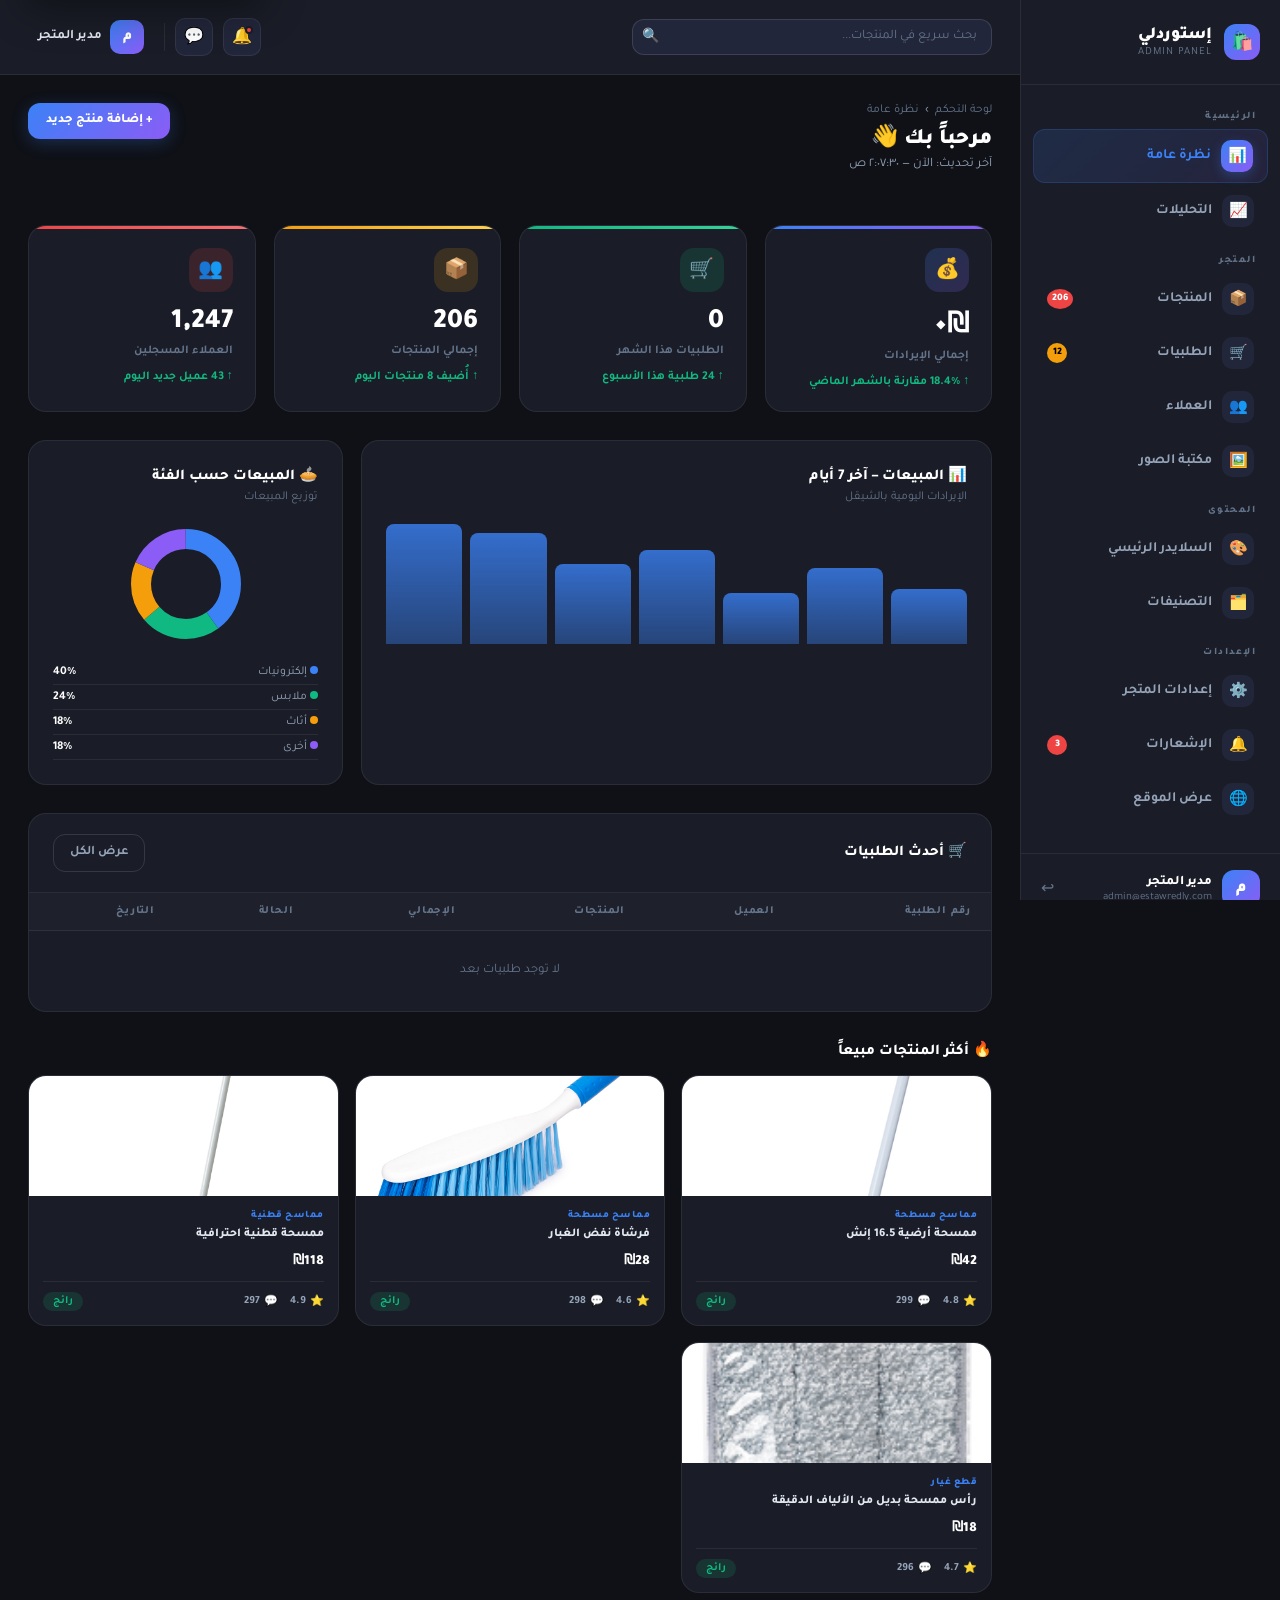
==== admin.html @ 8ecd7f46 "feat: integrate store, update UI, fix mobile menu" ====
<!DOCTYPE html>
<html lang="ar" dir="rtl">
<head>
  <meta charset="UTF-8"/>
  <meta name="viewport" content="width=device-width, initial-scale=1.0, maximum-scale=1.0, user-scalable=no"/>
  <title>استوردلي | لوحة الإدارة</title>
<link rel="preconnect" href="https://fonts.googleapis.com"/>
<link rel="preconnect" href="https://fonts.gstatic.com" crossorigin/>
<link href="https://fonts.googleapis.com/css2?family=Tajawal:wght@300;400;500;700;800;900&display=swap" rel="stylesheet"/>
<script src="products_db.js?v=12"></script>
<script src="store.js?v=12"></script>
<style>
/* ══════════════════════════════════════
   ADMIN DASHBOARD – إستوردلي
   ══════════════════════════════════════ */
*,*::before,*::after{box-sizing:border-box;margin:0;padding:0}
:root{
  --bg:#0f1117; --bg2:#1a1d27; --bg3:#22263a;
  --border:rgba(255,255,255,.07); --border2:rgba(255,255,255,.12);
  --text:#e2e8f0; --text2:#94a3b8; --text3:#64748b;
  --p:#3b82f6; --p2:#2563eb; --p-glow:rgba(59,130,246,.2);
  --green:#10b981; --red:#ef4444; --yellow:#f59e0b; --purple:#8b5cf6;
  --r:12px; --r2:18px; --t:.2s cubic-bezier(.4,0,.2,1);
  --sh:0 4px 24px rgba(0,0,0,.3);
}
html{font-size:15px;scroll-behavior:smooth}
body{font-family:'Tajawal',sans-serif;direction:rtl;background:var(--bg);color:var(--text);min-height:100vh;overflow-x:hidden}
a{text-decoration:none;color:inherit}
button{font-family:inherit;cursor:pointer;border:none;background:none}
input,select,textarea{font-family:inherit}
img{max-width:100%;display:block}
::-webkit-scrollbar{width:6px;height:6px}
::-webkit-scrollbar-track{background:var(--bg2)}
::-webkit-scrollbar-thumb{background:var(--bg3);border-radius:99px}

/* ── LAYOUT ── */
.admin-layout{display:grid;grid-template-columns:260px 1fr;min-height:100vh}
@media(max-width:900px){.admin-layout{grid-template-columns:1fr}}

/* ══ SIDEBAR ══ */
.sidebar{
  background:var(--bg2);border-left:1px solid var(--border);
  position:sticky;top:0;height:100vh;overflow-y:auto;
  display:flex;flex-direction:column;transition:transform .3s;
}
@media(max-width:900px){
  .sidebar{position:fixed;inset:0 auto 0 auto;right:0;width:280px;z-index:200;transform:translateX(100%)}
  .sidebar.open{transform:translateX(0)}
}
.sb-logo{padding:24px 20px;border-bottom:1px solid var(--border);display:flex;align-items:center;gap:12px}
.sb-logo-icon{width:36px;height:36px;background:linear-gradient(135deg,var(--p),var(--purple));border-radius:12px;display:flex;align-items:center;justify-content:center;font-size:18px;flex-shrink:0}
.sb-logo-text{font-size:17px;font-weight:900;color:#fff}
.sb-logo-sub{font-size:11px;color:var(--text3);letter-spacing:1px}
.sb-nav{flex:1;padding:12px 12px 24px}
.sb-section{margin-bottom:4px}
.sb-section-title{font-size:10px;font-weight:800;color:var(--text3);text-transform:uppercase;letter-spacing:1.5px;padding:14px 12px 6px}
.sb-item{
  display:flex;align-items:center;gap:10px;
  padding:10px 14px;border-radius:12px;
  font-size:14px;font-weight:600;color:var(--text2);
  cursor:pointer;transition:var(--t);margin-bottom:2px;
  border:none;background:none;width:100%;text-align:right;
}
.sb-item:hover{background:var(--bg3);color:var(--text)}
.sb-item.active{background:linear-gradient(135deg,rgba(59,130,246,.15),rgba(139,92,246,.1));color:var(--p);border:1px solid rgba(59,130,246,.2)}
.sb-item .sb-icon{width:32px;height:32px;border-radius:10px;background:var(--bg3);display:flex;align-items:center;justify-content:center;font-size:15px;flex-shrink:0;transition:var(--t)}
.sb-item.active .sb-icon{background:linear-gradient(135deg,var(--p),var(--purple));box-shadow:0 4px 12px rgba(59,130,246,.3)}
.sb-item .sb-badge{margin-right:auto;min-width:20px;height:20px;background:var(--red);color:#fff;border-radius:50%;font-size:10px;font-weight:900;display:flex;align-items:center;justify-content:center;padding:0 5px}
.sb-footer{padding:16px 20px;border-top:1px solid var(--border)}
.sb-user{display:flex;align-items:center;gap:10px}
.sb-av{width:38px;height:38px;border-radius:12px;background:linear-gradient(135deg,var(--p),var(--purple));display:flex;align-items:center;justify-content:center;font-size:16px;font-weight:900;color:#fff;flex-shrink:0}
.sb-user-name{font-size:13px;font-weight:800;color:#fff}
.sb-user-role{font-size:11px;color:var(--text3)}

/* ══ MAIN ══ */
.main-area{display:flex;flex-direction:column;min-height:100vh}

/* Top Bar */
.topbar{
  background:var(--bg2);border-bottom:1px solid var(--border);
  padding:14px 28px;display:flex;align-items:center;gap:16px;
  position:sticky;top:0;z-index:100;
}
.topbar-menu-btn{display:none;width:38px;height:38px;border-radius:10px;background:var(--bg3);align-items:center;justify-content:center;font-size:18px}
@media(max-width:900px){.topbar-menu-btn{display:flex}}
.topbar-search{flex:1;max-width:360px;position:relative}
.topbar-search input{
  width:100%;padding:9px 14px 9px 36px;border-radius:12px;
  border:1px solid var(--border2);background:var(--bg3);color:var(--text);font-size:13px;font-family:inherit;
  transition:border-color .2s;
}
.topbar-search input::placeholder{color:var(--text3)}
.topbar-search input:focus{outline:none;border-color:var(--p);box-shadow:0 0 0 3px var(--p-glow)}
.topbar-search .s-icon{position:absolute;left:10px;top:50%;transform:translateY(-50%);color:var(--text3);font-size:14px}
.topbar-right{display:flex;align-items:center;gap:10px;margin-right:auto}
.topbar-btn{width:38px;height:38px;border-radius:10px;background:var(--bg3);border:1px solid var(--border);display:flex;align-items:center;justify-content:center;font-size:16px;cursor:pointer;transition:var(--t);position:relative}
.topbar-btn:hover{background:var(--bg);border-color:var(--p)}
.notif-dot{position:absolute;top:7px;right:7px;width:8px;height:8px;background:var(--red);border-radius:50%;border:2px solid var(--bg2)}
.topbar-divider{width:1px;height:28px;background:var(--border)}
.topbar-profile{display:flex;align-items:center;gap:8px;cursor:pointer;padding:6px 10px;border-radius:12px;transition:var(--t)}
.topbar-profile:hover{background:var(--bg3)}
.tp-av{width:34px;height:34px;border-radius:10px;background:linear-gradient(135deg,var(--p),var(--purple));display:flex;align-items:center;justify-content:center;font-size:14px;font-weight:900;color:#fff}
.tp-name{font-size:13px;font-weight:700;color:var(--text)}

/* Content */
.content{padding:28px;flex:1}
.page{display:none}
.page.active{display:block}

/* ── OVERVIEW PAGE ── */
.page-title{font-size:22px;font-weight:900;color:#fff;margin-bottom:4px}
.page-sub{font-size:13px;color:var(--text2);margin-bottom:28px}

/* Stats Grid */
.stats-grid{display:grid;grid-template-columns:repeat(auto-fill,minmax(220px,1fr));gap:18px;margin-bottom:28px}
.stat-card{
  background:var(--bg2);border:1px solid var(--border);border-radius:var(--r2);padding:22px;
  transition:var(--t);position:relative;overflow:hidden;
}
.stat-card:hover{border-color:var(--border2);transform:translateY(-3px);box-shadow:var(--sh)}
.stat-card::before{content:'';position:absolute;top:0;left:0;right:0;height:3px;border-radius:var(--r2) var(--r2) 0 0}
.stat-card.blue::before{background:linear-gradient(90deg,var(--p),var(--purple))}
.stat-card.green::before{background:linear-gradient(90deg,var(--green),#34d399)}
.stat-card.red::before{background:linear-gradient(90deg,var(--red),#f87171)}
.stat-card.yellow::before{background:linear-gradient(90deg,var(--yellow),#fcd34d)}
.stat-icon{width:44px;height:44px;border-radius:14px;display:flex;align-items:center;justify-content:center;font-size:20px;margin-bottom:14px}
.stat-card.blue .stat-icon{background:linear-gradient(135deg,rgba(59,130,246,.2),rgba(139,92,246,.2))}
.stat-card.green .stat-icon{background:rgba(16,185,129,.15)}
.stat-card.red .stat-icon{background:rgba(239,68,68,.15)}
.stat-card.yellow .stat-icon{background:rgba(245,158,11,.15)}
.stat-val{font-size:28px;font-weight:900;color:#fff;margin-bottom:4px}
.stat-label{font-size:12px;color:var(--text3);font-weight:600}
.stat-change{font-size:12px;font-weight:700;margin-top:10px;display:flex;align-items:center;gap:4px}
.stat-change.up{color:var(--green)}
.stat-change.down{color:var(--red)}

/* Charts Row */
.charts-row{display:grid;grid-template-columns:2fr 1fr;gap:18px;margin-bottom:28px}
@media(max-width:1100px){.charts-row{grid-template-columns:1fr}}
.chart-card{background:var(--bg2);border:1px solid var(--border);border-radius:var(--r2);padding:24px}
.card-title{font-size:15px;font-weight:800;color:#fff;margin-bottom:4px;display:flex;align-items:center;gap:8px}
.card-sub{font-size:12px;color:var(--text3);margin-bottom:20px}
.mini-chart{height:120px;display:flex;align-items:flex-end;gap:8px}
.bar{
  flex:1;border-radius:8px 8px 0 0;min-width:20px;
  background:linear-gradient(to top,rgba(59,130,246,.4),rgba(59,130,246,.8));
  transition:all .4s ease;cursor:pointer;position:relative;
}
.bar:hover{background:linear-gradient(to top,var(--p),var(--purple));transform:scaleY(1.03)}
.bar::after{
  content:attr(data-val);position:absolute;top:-22px;left:50%;transform:translateX(-50%);
  font-size:10px;font-weight:700;color:var(--text2);white-space:nowrap;opacity:0;transition:opacity .2s;
}
.bar:hover::after{opacity:1}
.donut-wrap{display:flex;flex-direction:column;align-items:center;gap:16px}
.donut{width:120px;height:120px;border-radius:50%;position:relative}
.donut-labels{width:100%}
.donut-label{display:flex;align-items:center;justify-content:space-between;font-size:12px;padding:5px 0;border-bottom:1px solid var(--border)}
.donut-dot{width:8px;height:8px;border-radius:50%;flex-shrink:0}
.donut-label span{color:var(--text2)}
.donut-label strong{color:#fff}

/* Recent Orders Table */
.table-card{background:var(--bg2);border:1px solid var(--border);border-radius:var(--r2);overflow:hidden;margin-bottom:28px}
.table-header{padding:20px 24px;border-bottom:1px solid var(--border);display:flex;align-items:center;justify-content:space-between}
table{width:100%;border-collapse:collapse}
th{font-size:11px;font-weight:800;color:var(--text3);text-transform:uppercase;letter-spacing:.8px;padding:12px 20px;text-align:right;background:rgba(255,255,255,.02);border-bottom:1px solid var(--border)}
td{padding:14px 20px;font-size:13px;color:var(--text2);border-bottom:1px solid rgba(255,255,255,.03)}
tr:hover td{background:rgba(255,255,255,.02);color:var(--text)}
tr:last-child td{border-bottom:none}
.order-id{font-weight:800;color:var(--p);font-size:13px}
.order-customer{display:flex;align-items:center;gap:10px}
.oc-av{width:32px;height:32px;border-radius:10px;background:linear-gradient(135deg,var(--p),var(--purple));display:flex;align-items:center;justify-content:center;font-size:13px;font-weight:900;color:#fff;flex-shrink:0}
.status-badge{padding:4px 12px;border-radius:8px;font-size:11px;font-weight:800}
.status-pending{background:rgba(245,158,11,.15);color:var(--yellow)}
.status-shipped{background:rgba(59,130,246,.15);color:var(--p)}
.status-delivered{background:rgba(16,185,129,.15);color:var(--green)}
.status-cancelled{background:rgba(239,68,68,.15);color:var(--red)}

/* ── PRODUCTS PAGE ── */
.toolbar{display:flex;align-items:center;gap:12px;flex-wrap:wrap;margin-bottom:20px}
.search-field{
  flex:1;min-width:200px;padding:10px 14px;border-radius:12px;
  border:1px solid var(--border2);background:var(--bg3);color:var(--text);font-size:13px;font-family:inherit;
}
.search-field:focus{outline:none;border-color:var(--p);box-shadow:0 0 0 3px var(--p-glow)}
.select-field{
  padding:10px 14px;border-radius:12px;border:1px solid var(--border2);
  background:var(--bg3);color:var(--text);font-size:13px;font-family:inherit;cursor:pointer;
}
.select-field:focus{outline:none;border-color:var(--p)}
.btn-add{
  display:flex;align-items:center;gap:8px;padding:10px 18px;border-radius:12px;
  background:linear-gradient(135deg,var(--p),var(--purple));color:#fff;
  font-size:13px;font-weight:800;cursor:pointer;transition:var(--t);border:none;font-family:inherit;
  box-shadow:0 4px 16px rgba(59,130,246,.25);
}
.btn-add:hover{transform:translateY(-2px);box-shadow:0 8px 24px rgba(59,130,246,.35)}
.btn-outline{
  padding:10px 16px;border-radius:12px;border:1px solid var(--border2);
  color:var(--text2);font-size:13px;font-weight:700;cursor:pointer;transition:var(--t);font-family:inherit;background:transparent;
}
.btn-outline:hover{border-color:var(--p);color:var(--p);background:var(--p-glow)}

/* Products grid */
.prod-admin-grid{display:grid;grid-template-columns:repeat(auto-fill,minmax(240px,1fr));gap:16px}
.prod-admin-card{
  background:var(--bg2);border:1px solid var(--border);border-radius:var(--r2);overflow:hidden;
  transition:var(--t);position:relative;
}
.prod-admin-card:hover{border-color:var(--border2);transform:translateY(-4px);box-shadow:var(--sh)}
.pac-img{height:160px;overflow:hidden;position:relative;background:var(--bg3)}
.pac-img img{width:100%;height:100%;object-fit:cover;transition:transform .4s}
.prod-admin-card:hover .pac-img img{transform:scale(1.06)}
.pac-overlay{
  position:absolute;inset:0;background:rgba(0,0,0,.6);
  display:flex;align-items:center;justify-content:center;gap:8px;
  opacity:0;transition:opacity .3s;
}
.prod-admin-card:hover .pac-overlay{opacity:1}
.pac-action{
  width:36px;height:36px;border-radius:10px;background:rgba(255,255,255,.15);backdrop-filter:blur(8px);
  border:1px solid rgba(255,255,255,.2);color:#fff;font-size:16px;
  display:flex;align-items:center;justify-content:center;cursor:pointer;transition:var(--t);
}
.pac-action:hover{background:rgba(255,255,255,.3);transform:scale(1.1)}
.pac-action.del:hover{background:rgba(239,68,68,.4)}
.pac-badge{position:absolute;top:10px;right:10px;padding:3px 10px;border-radius:8px;font-size:10px;font-weight:800}
.pac-info{padding:14px}
.pac-cat{font-size:10px;font-weight:800;color:var(--p);text-transform:uppercase;letter-spacing:.5px;margin-bottom:4px}
.pac-name{font-size:13px;font-weight:800;color:var(--text);margin-bottom:8px;line-height:1.4}
.pac-price{display:flex;align-items:center;justify-content:space-between}
.pac-price-main{font-size:16px;font-weight:900;color:#fff}
.pac-price-old{font-size:12px;color:var(--text3);text-decoration:line-through}
.pac-stats{display:flex;gap:12px;margin-top:10px;padding-top:10px;border-top:1px solid var(--border)}
.pac-stat{font-size:11px;color:var(--text3);display:flex;align-items:center;gap:4px}
.pac-stat strong{color:var(--text2)}
.pac-toggle{position:absolute;top:10px;left:10px}

/* Toggle switch */
.toggle{position:relative;width:36px;height:20px;display:inline-block}
.toggle input{opacity:0;width:0;height:0;position:absolute}
.toggle-slider{
  position:absolute;inset:0;background:var(--bg3);border-radius:99px;cursor:pointer;transition:var(--t);
  border:1px solid var(--border2);
}
.toggle-slider::before{
  content:'';position:absolute;width:14px;height:14px;background:#fff;border-radius:50%;
  top:2px;right:2px;transition:var(--t);
}
.toggle input:checked+.toggle-slider{background:var(--green);border-color:var(--green)}
.toggle input:checked+.toggle-slider::before{transform:translateX(-16px)}

/* ── MODAL (Add/Edit Product) ── */
.modal-bg{
  position:fixed;inset:0;background:rgba(0,0,0,.7);backdrop-filter:blur(8px);z-index:1000;
  display:flex;align-items:center;justify-content:center;padding:20px;
  opacity:0;visibility:hidden;transition:var(--t);
}
.modal-bg.open{opacity:1;visibility:visible}
.modal{
  background:var(--bg2);border:1px solid var(--border2);border-radius:24px;
  width:100%;max-width:640px;max-height:90vh;overflow-y:auto;
  transform:scale(.9);transition:transform .3s;
}
.modal-bg.open .modal{transform:scale(1)}
.modal-head{padding:24px 28px;border-bottom:1px solid var(--border);display:flex;align-items:center;justify-content:space-between;position:sticky;top:0;background:var(--bg2);z-index:2}
.modal-title{font-size:18px;font-weight:900;color:#fff}
.modal-close{width:36px;height:36px;border-radius:10px;background:var(--bg3);color:var(--text2);font-size:18px;display:flex;align-items:center;justify-content:center;cursor:pointer;transition:var(--t)}
.modal-close:hover{background:rgba(239,68,68,.2);color:var(--red)}
.modal-body{padding:28px}
.form-grid{display:grid;grid-template-columns:1fr 1fr;gap:16px}
@media(max-width:600px){.form-grid{grid-template-columns:1fr}}
.field{display:flex;flex-direction:column;gap:6px}
.field.full{grid-column:1/-1}
.field label{font-size:12px;font-weight:800;color:var(--text2)}
.field input,.field select,.field textarea{
  padding:11px 14px;border-radius:12px;border:1px solid var(--border2);
  background:var(--bg3);color:var(--text);font-size:14px;font-family:inherit;
  transition:border-color .2s;
}
.field input:focus,.field select:focus,.field textarea:focus{outline:none;border-color:var(--p);box-shadow:0 0 0 3px var(--p-glow)}
.field textarea{resize:vertical;min-height:90px}
.field input[type="file"]{padding:8px;cursor:pointer}
.img-preview-area{
  border:2px dashed var(--border2);border-radius:16px;padding:24px;text-align:center;
  cursor:pointer;transition:var(--t);background:var(--bg3);
}
.img-preview-area:hover{border-color:var(--p);background:var(--p-glow)}
.img-preview-area.has-img{border-style:solid;border-color:var(--p)}
.img-preview{width:100%;max-height:180px;object-fit:cover;border-radius:10px;margin-bottom:10px;display:none}
.modal-footer{padding:20px 28px;border-top:1px solid var(--border);display:flex;gap:12px;justify-content:flex-end;position:sticky;bottom:0;background:var(--bg2)}
.btn-save{padding:12px 28px;border-radius:12px;background:linear-gradient(135deg,var(--p),var(--purple));color:#fff;font-size:14px;font-weight:800;border:none;cursor:pointer;font-family:inherit;transition:var(--t)}
.btn-save:hover{transform:translateY(-2px);box-shadow:0 8px 24px rgba(59,130,246,.3)}
.btn-cancel{padding:12px 20px;border-radius:12px;border:1px solid var(--border2);color:var(--text2);font-size:14px;font-weight:700;background:transparent;cursor:pointer;font-family:inherit;transition:var(--t)}
.btn-cancel:hover{border-color:var(--red);color:var(--red)}

/* ── SETTINGS PAGE ── */
.settings-grid{display:grid;grid-template-columns:1fr 1fr;gap:18px}
@media(max-width:768px){.settings-grid{grid-template-columns:1fr}}
.setting-card{background:var(--bg2);border:1px solid var(--border);border-radius:var(--r2);padding:24px}
.setting-card h3{font-size:15px;font-weight:800;color:#fff;margin-bottom:16px;padding-bottom:12px;border-bottom:1px solid var(--border)}
.setting-card.full{grid-column:1/-1}
.setting-row{display:flex;align-items:center;justify-content:space-between;padding:12px 0;border-bottom:1px solid var(--border)}
.setting-row:last-child{border-bottom:none}
.setting-row-info strong{font-size:13px;color:var(--text);display:block;margin-bottom:2px}
.setting-row-info small{font-size:11px;color:var(--text3)}
.color-picker-row{display:flex;align-items:center;gap:8px}
.color-swatch{width:32px;height:32px;border-radius:8px;border:2px solid var(--border2);cursor:pointer;transition:transform .2s}
.color-swatch:hover{transform:scale(1.1)}
.color-swatch.active{border-color:var(--p);transform:scale(1.15)}

/* ── MEDIA MANAGER ── */
.media-grid{display:grid;grid-template-columns:repeat(auto-fill,minmax(140px,1fr));gap:12px}
.media-item{border-radius:14px;overflow:hidden;position:relative;aspect-ratio:1;background:var(--bg3);border:2px solid var(--border);cursor:pointer;transition:var(--t)}
.media-item:hover{border-color:var(--p);transform:scale(1.03)}
.media-item img{width:100%;height:100%;object-fit:cover}
.media-item .mi-overlay{position:absolute;inset:0;background:rgba(0,0,0,.6);opacity:0;transition:opacity .2s;display:flex;align-items:center;justify-content:center;gap:8px}
.media-item:hover .mi-overlay{opacity:1}
.upload-slot{border:2px dashed var(--border2);border-radius:14px;aspect-ratio:1;display:flex;flex-direction:column;align-items:center;justify-content:center;gap:8px;cursor:pointer;transition:var(--t);color:var(--text3)}
.upload-slot:hover{border-color:var(--p);color:var(--p);background:var(--p-glow)}
.upload-slot .up-icon{font-size:28px}
.upload-slot small{font-size:11px;font-weight:600}

/* ── MISC ── */
.section-divider{height:1px;background:var(--border);margin:28px 0}
.empty-state{text-align:center;padding:60px 20px;color:var(--text3)}
.empty-state .es-icon{font-size:48px;margin-bottom:12px;opacity:.5}
.empty-state p{font-size:14px;font-weight:600}
.tooltip{position:relative}
.tooltip::after{content:attr(data-tip);position:absolute;bottom:calc(100% + 6px);right:50%;transform:translateX(50%);background:#0f1117;color:#fff;font-size:11px;padding:5px 10px;border-radius:8px;white-space:nowrap;opacity:0;pointer-events:none;transition:opacity .2s;border:1px solid var(--border2)}
.tooltip:hover::after{opacity:1}
.page-header{display:flex;align-items:flex-start;justify-content:space-between;margin-bottom:24px;flex-wrap:wrap;gap:12px}
.breadcrumb-admin{display:flex;align-items:center;gap:6px;font-size:12px;color:var(--text3);margin-bottom:6px}
.breadcrumb-admin span{color:var(--text2)}
.chip{padding:3px 10px;border-radius:99px;font-size:11px;font-weight:700}
.chip-blue{background:rgba(59,130,246,.15);color:var(--p)}
.chip-green{background:rgba(16,185,129,.15);color:var(--green)}
.chip-red{background:rgba(239,68,68,.15);color:var(--red)}
.chip-yellow{background:rgba(245,158,11,.15);color:var(--yellow)}
.notification-list{display:flex;flex-direction:column;gap:12px}
.notif-item{display:flex;align-items:flex-start;gap:12px;padding:14px;background:var(--bg3);border-radius:14px;border:1px solid var(--border)}
.notif-icon{width:38px;height:38px;border-radius:12px;display:flex;align-items:center;justify-content:center;font-size:17px;flex-shrink:0}
.notif-item strong{display:block;font-size:13px;color:var(--text);margin-bottom:2px}
.notif-item small{font-size:11px;color:var(--text3)}
.toast-admin{position:fixed;top:24px;left:24px;z-index:9999;background:#1a1d27;border:1px solid var(--border2);border-radius:14px;padding:14px 18px;color:var(--text);font-size:13px;font-weight:700;display:flex;align-items:center;gap:10px;box-shadow:0 16px 40px rgba(0,0,0,.4);transform:translateY(-80px);transition:transform .3s;min-width:240px}
.toast-admin.show{transform:translateY(0)}
@keyframes spin{from{transform:rotate(0)}to{transform:rotate(360deg)}}
.spin{animation:spin 2s linear infinite}
</style>
</head>
<body>

<!-- Toast -->
<div class="toast-admin" id="admin-toast">✅ تم الحفظ بنجاح</div>

<!-- Add/Edit Product Modal -->
<div class="modal-bg" id="product-modal">
  <div class="modal">
    <div class="modal-head">
      <h2 class="modal-title" id="modal-title">إضافة منتج جديد</h2>
      <button class="modal-close" onclick="closeModal()">✕</button>
    </div>
    <div class="modal-body">
      <div class="form-grid">
        <div class="field full">
          <label>صورة المنتج</label>
          <div class="img-preview-area" id="img-preview-area" onclick="document.getElementById('img-file').click()">
            <img class="img-preview" id="img-preview-el" src="" alt=""/>
            <div id="upload-placeholder">
              <div style="font-size:32px;margin-bottom:8px">📷</div>
              <strong style="color:var(--text2);font-size:13px">اضغط لرفع صورة</strong>
              <small style="color:var(--text3);font-size:11px;display:block;margin-top:4px">JPG, PNG, WEBP – حتى 5MB</small>
            </div>
            <input type="file" id="img-file" accept="image/*" style="display:none" onchange="previewImg(this)"/>
          </div>
          <div class="field" style="margin-top:8px">
            <label>أو أدخل رابط صورة</label>
            <input type="url" id="f-img-url" placeholder="https://..." oninput="previewUrl(this.value)"/>
          </div>
        </div>
        <div class="field full">
          <label>اسم المنتج <span style="color:var(--red)">*</span></label>
          <input type="text" id="f-name" placeholder="مثال: سماعات Sony WH-1000XM5"/>
        </div>
        <div class="field">
          <label>التصنيف <span style="color:var(--red)">*</span></label>
          <select id="f-cat">
            <option value="">اختر التصنيف</option>
            <option>إلكترونيات</option>
            <option>ملابس نسائية</option>
            <option>ملابس رجالية</option>
            <option>ملابس أطفال</option>
            <option>أحذية رياضية</option>
            <option>حقائب فاخرة</option>
            <option>مجوهرات وساعات</option>
            <option>أثاث منزلي</option>
            <option>أجهزة مطبخ</option>
            <option>رياضة ولياقة</option>
            <option>عناية وجمال</option>
            <option>عطور</option>
          </select>
        </div>
        <div class="field">
          <label>الشارة</label>
          <select id="f-badge">
            <option value="">بدون شارة</option>
            <option value="new">🆕 جديد</option>
            <option value="sale">🔥 تخفيض</option>
            <option value="hot">⚡ رائج</option>
            <option value="best">⭐ مميز</option>
          </select>
        </div>
        <div class="field">
          <label>السعر الحالي (₪) <span style="color:var(--red)">*</span></label>
          <input type="number" id="f-price" placeholder="0.00" min="0" step="0.01"/>
        </div>
        <div class="field">
          <label>السعر القديم (₪) <span style="color:var(--text3);font-size:10px">اختياري</span></label>
          <input type="number" id="f-old-price" placeholder="0.00" min="0" step="0.01"/>
        </div>
        <div class="field">
          <label>التقييم (1–5)</label>
          <input type="number" id="f-stars" placeholder="4.8" min="1" max="5" step="0.1"/>
        </div>
        <div class="field">
          <label>عدد التقييمات</label>
          <input type="number" id="f-reviews" placeholder="0" min="0"/>
        </div>
        <div class="field full">
          <label>وصف المنتج</label>
          <textarea id="f-desc" placeholder="وصف تفصيلي للمنتج، مميزاته واستخداماته..."></textarea>
        </div>
        <div class="field full">
          <label>تصنيف التبويب <span style="color:var(--text3);font-size:10px">(للفلترة)</span></label>
          <select id="f-tab">
            <option value="all">الكل</option>
            <option value="men">رجال</option>
            <option value="women">نساء</option>
            <option value="electronics">إلكترونيات</option>
            <option value="home">منزل</option>
          </select>
        </div>
      </div>
    </div>
    <div class="modal-footer">
      <button class="btn-cancel" onclick="closeModal()">إلغاء</button>
      <button class="btn-save" onclick="saveProduct()">💾 حفظ المنتج</button>
    </div>
  </div>
</div>

<!-- LAYOUT -->
<div class="admin-layout">

  <!-- ══ SIDEBAR ══ -->
  <aside class="sidebar" id="sidebar">
    <div class="sb-logo">
      <div class="sb-logo-icon">🛍️</div>
      <div>
        <div class="sb-logo-text">إستوردلي</div>
        <div class="sb-logo-sub">ADMIN PANEL</div>
      </div>
    </div>

    <nav class="sb-nav">
      <div class="sb-section">
        <div class="sb-section-title">الرئيسية</div>
        <button class="sb-item active" onclick="showPage('overview',this)">
          <span class="sb-icon">📊</span> نظرة عامة
        </button>
        <button class="sb-item" onclick="showPage('analytics',this)">
          <span class="sb-icon">📈</span> التحليلات
        </button>
      </div>

      <div class="sb-section">
        <div class="sb-section-title">المتجر</div>
        <button class="sb-item" onclick="showPage('products',this)">
          <span class="sb-icon">📦</span> المنتجات
          <span class="sb-badge" id="products-count">0</span>
        </button>
        <button class="sb-item" onclick="showPage('orders',this)">
          <span class="sb-icon">🛒</span> الطلبيات
          <span class="sb-badge" style="background:var(--yellow);color:#000">12</span>
        </button>
        <button class="sb-item" onclick="showPage('customers',this)">
          <span class="sb-icon">👥</span> العملاء
        </button>
        <button class="sb-item" onclick="showPage('media',this)">
          <span class="sb-icon">🖼️</span> مكتبة الصور
        </button>
      </div>

      <div class="sb-section">
        <div class="sb-section-title">المحتوى</div>
        <button class="sb-item" onclick="showPage('hero',this)">
          <span class="sb-icon">🎨</span> السلايدر الرئيسي
        </button>
        <button class="sb-item" onclick="showPage('categories',this)">
          <span class="sb-icon">🗂️</span> التصنيفات
        </button>
      </div>

      <div class="sb-section">
        <div class="sb-section-title">الإعدادات</div>
        <button class="sb-item" onclick="showPage('settings',this)">
          <span class="sb-icon">⚙️</span> إعدادات المتجر
        </button>
        <button class="sb-item" onclick="showPage('notifications',this)">
          <span class="sb-icon">🔔</span> الإشعارات
          <span class="sb-badge" id="notif-badge">3</span>
        </button>
        <button class="sb-item" onclick="window.open('index.html','_blank')">
          <span class="sb-icon">🌐</span> عرض الموقع
        </button>
      </div>
    </nav>

    <div class="sb-footer">
      <div class="sb-user">
        <div class="sb-av">م</div>
        <div>
          <div class="sb-user-name">مدير المتجر</div>
          <div class="sb-user-role">admin@estawredly.com</div>
        </div>
        <button onclick="showToast('⛔ تم تسجيل الخروج')" style="margin-right:auto;font-size:16px;color:var(--text3);cursor:pointer;" title="تسجيل خروج">↩</button>
      </div>
    </div>
  </aside>

  <!-- ══ MAIN AREA ══ -->
  <div class="main-area">

    <!-- Top Bar -->
    <div class="topbar">
      <button class="topbar-menu-btn" onclick="document.getElementById('sidebar').classList.toggle('open')">☰</button>
      <div class="topbar-search">
        <span class="s-icon">🔍</span>
        <input type="text" placeholder="بحث سريع في المنتجات..." id="global-search" oninput="globalSearch(this.value)"/>
      </div>
      <div class="topbar-right">
        <button class="topbar-btn tooltip" data-tip="الإشعارات" onclick="showPage('notifications',null)">
          🔔<div class="notif-dot"></div>
        </button>
        <button class="topbar-btn tooltip" data-tip="الدعم الفني">💬</button>
        <div class="topbar-divider"></div>
        <div class="topbar-profile">
          <div class="tp-av">م</div>
          <span class="tp-name">مدير المتجر</span>
        </div>
      </div>
    </div>

    <!-- Content -->
    <div class="content">

      <!-- ══ OVERVIEW ══ -->
      <div class="page active" id="page-overview">
        <div class="page-header">
          <div>
            <div class="breadcrumb-admin">لوحة التحكم <span>›</span> نظرة عامة</div>
            <h1 class="page-title">مرحباً بك 👋</h1>
            <p class="page-sub">آخر تحديث: الآن — <span id="live-time"></span></p>
          </div>
          <button class="btn-add" onclick="showPage('products',null);setTimeout(()=>openModal(),200)">
            + إضافة منتج جديد
          </button>
        </div>

        <!-- Stats -->
        <div class="stats-grid">
          <div class="stat-card blue">
            <div class="stat-icon">💰</div>
            <div class="stat-val" id="stat-revenue">₪0</div>
            <div class="stat-label">إجمالي الإيرادات</div>
            <div class="stat-change up">↑ 18.4% مقارنة بالشهر الماضي</div>
          </div>
          <div class="stat-card green">
            <div class="stat-icon">🛒</div>
            <div class="stat-val" id="stat-orders">0</div>
            <div class="stat-label">الطلبيات هذا الشهر</div>
            <div class="stat-change up">↑ 24 طلبية هذا الأسبوع</div>
          </div>
          <div class="stat-card yellow">
            <div class="stat-icon">📦</div>
            <div class="stat-val" id="stat-products">0</div>
            <div class="stat-label">إجمالي المنتجات</div>
            <div class="stat-change up">↑ أُضيف 8 منتجات اليوم</div>
          </div>
          <div class="stat-card red">
            <div class="stat-icon">👥</div>
            <div class="stat-val">1,247</div>
            <div class="stat-label">العملاء المسجلين</div>
            <div class="stat-change up">↑ 43 عميل جديد اليوم</div>
          </div>
        </div>

        <!-- Charts -->
        <div class="charts-row">
          <div class="chart-card">
            <div class="card-title">📊 المبيعات – آخر 7 أيام</div>
            <div class="card-sub">الإيرادات اليومية بالشيقل</div>
            <div class="mini-chart" id="revenue-chart"></div>
          </div>
          <div class="chart-card">
            <div class="card-title">🥧 المبيعات حسب الفئة</div>
            <div class="card-sub">توزيع المبيعات</div>
            <div class="donut-wrap">
              <svg width="120" height="120" viewBox="0 0 120 120">
                <circle cx="60" cy="60" r="45" fill="none" stroke="#1a1d27" stroke-width="20"/>
                <circle cx="60" cy="60" r="45" fill="none" stroke="#3b82f6" stroke-width="20" stroke-dasharray="113 169" stroke-dashoffset="0" transform="rotate(-90 60 60)"/>
                <circle cx="60" cy="60" r="45" fill="none" stroke="#10b981" stroke-width="20" stroke-dasharray="67 215" stroke-dashoffset="-113" transform="rotate(-90 60 60)"/>
                <circle cx="60" cy="60" r="45" fill="none" stroke="#f59e0b" stroke-width="20" stroke-dasharray="50 232" stroke-dashoffset="-180" transform="rotate(-90 60 60)"/>
                <circle cx="60" cy="60" r="45" fill="none" stroke="#8b5cf6" stroke-width="20" stroke-dasharray="52 230" stroke-dashoffset="-230" transform="rotate(-90 60 60)"/>
              </svg>
              <div class="donut-labels">
                <div class="donut-label"><span><div class="donut-dot" style="background:#3b82f6;display:inline-block"></div> إلكترونيات</span><strong>40%</strong></div>
                <div class="donut-label"><span><div class="donut-dot" style="background:#10b981;display:inline-block"></div> ملابس</span><strong>24%</strong></div>
                <div class="donut-label"><span><div class="donut-dot" style="background:#f59e0b;display:inline-block"></div> أثاث</span><strong>18%</strong></div>
                <div class="donut-label"><span><div class="donut-dot" style="background:#8b5cf6;display:inline-block"></div> أخرى</span><strong>18%</strong></div>
              </div>
            </div>
          </div>
        </div>

        <!-- Recent Orders -->
        <div class="table-card">
          <div class="table-header">
            <div class="card-title">🛒 أحدث الطلبيات</div>
            <button class="btn-outline" onclick="showPage('orders',null)">عرض الكل</button>
          </div>
          <div style="overflow-x:auto">
            <table>
              <thead><tr>
                <th>رقم الطلبية</th><th>العميل</th><th>المنتجات</th><th>الإجمالي</th><th>الحالة</th><th>التاريخ</th>
              </tr></thead>
              <tbody id="recent-orders-body"></tbody>
            </table>
          </div>
        </div>

        <!-- Top Products -->
        <div class="card-title" style="margin-bottom:14px">🔥 أكثر المنتجات مبيعاً</div>
        <div id="top-products-grid" class="prod-admin-grid"></div>
      </div>

      <!-- ══ PRODUCTS ══ -->
      <div class="page" id="page-products">
        <div class="page-header">
          <div>
            <div class="breadcrumb-admin">المتجر <span>›</span> المنتجات</div>
            <h1 class="page-title">إدارة المنتجات</h1>
            <p class="page-sub" id="products-subtitle">جميع منتجات المتجر</p>
          </div>
          <button class="btn-add" onclick="openModal()">+ إضافة منتج</button>
        </div>
        <div class="toolbar">
          <input type="text" class="search-field" placeholder="🔍 بحث بالاسم أو التصنيف..." id="prod-search" oninput="filterProducts()"/>
          <select class="select-field" id="cat-filter" onchange="filterProducts()">
            <option value="">كل التصنيفات</option>
            <option>إلكترونيات</option><option>ملابس نسائية</option><option>ملابس رجالية</option>
            <option>أحذية رياضية</option><option>حقائب فاخرة</option><option>أثاث منزلي</option>
            <option>أجهزة مطبخ</option><option>مجوهرات وساعات</option><option>عطور رجالية</option>
          </select>
          <select class="select-field" id="badge-filter" onchange="filterProducts()">
            <option value="">كل الشارات</option>
            <option value="sale">تخفيض</option><option value="new">جديد</option>
            <option value="hot">رائج</option><option value="best">مميز</option>
          </select>
          <button class="btn-outline" onclick="exportProducts()">📥 تصدير CSV</button>
        </div>
        <div class="prod-admin-grid" id="products-grid"></div>
      </div>

      <!-- ══ ORDERS ══ -->
      <div class="page" id="page-orders">
        <div class="page-header">
          <div>
            <div class="breadcrumb-admin">المتجر <span>›</span> الطلبيات</div>
            <h1 class="page-title">إدارة الطلبيات</h1>
            <p class="page-sub">تتبع وإدارة جميع طلبيات العملاء</p>
          </div>
          <button class="btn-outline">📥 تصدير الطلبيات</button>
        </div>
        <div class="toolbar">
          <input type="text" class="search-field" placeholder="🔍 بحث برقم الطلبية أو اسم العميل..."/>
          <select class="select-field" id="order-status-filter" onchange="filterOrders(this.value)">
            <option value="">كل الحالات</option>
            <option value="pending">قيد الانتظار</option>
            <option value="shipped">تم الشحن</option>
            <option value="delivered">تم التسليم</option>
            <option value="cancelled">ملغي</option>
          </select>
        </div>
        <div class="table-card">
          <div style="overflow-x:auto">
            <table>
              <thead><tr>
                <th>رقم الطلبية</th><th>العميل</th><th>المنتجات</th><th>الإجمالي</th><th>الحالة</th><th>التاريخ</th><th>إجراءات</th>
              </tr></thead>
              <tbody id="all-orders-body"></tbody>
            </table>
          </div>
        </div>
      </div>

      <!-- ══ CUSTOMERS ══ -->
      <div class="page" id="page-customers">
        <div class="page-header">
          <div>
            <div class="breadcrumb-admin">المتجر <span>›</span> العملاء</div>
            <h1 class="page-title">قاعدة العملاء</h1>
            <p class="page-sub">1,247 عميل مسجل</p>
          </div>
        </div>
        <div class="table-card">
          <div style="overflow-x:auto">
            <table>
              <thead><tr><th>الاسم</th><th>البريد الإلكتروني</th><th>المدينة</th><th>الطلبيات</th><th>الإنفاق الكلي</th><th>تاريخ التسجيل</th></tr></thead>
              <tbody id="customers-body"></tbody>
            </table>
          </div>
        </div>
      </div>

      <!-- ══ MEDIA ══ -->
      <div class="page" id="page-media">
        <div class="page-header">
          <div>
            <div class="breadcrumb-admin">المحتوى <span>›</span> مكتبة الصور</div>
            <h1 class="page-title">مكتبة الصور</h1>
            <p class="page-sub">رفع وإدارة صور المنتجات والبانرات</p>
          </div>
          <button class="btn-add" onclick="document.getElementById('bulk-upload').click()">📷 رفع صور</button>
          <input type="file" id="bulk-upload" accept="image/*" multiple style="display:none" onchange="handleBulkUpload(this)"/>
        </div>
        <div class="media-grid" id="media-grid"></div>
      </div>

      <!-- ══ HERO ══ -->
      <div class="page" id="page-hero">
        <div class="page-header">
          <div>
            <div class="breadcrumb-admin">المحتوى <span>›</span> السلايدر</div>
            <h1 class="page-title">السلايدر الرئيسي</h1>
            <p class="page-sub">تعديل صور وعناوين الصفحة الرئيسية</p>
          </div>
          <button class="btn-add" onclick="showToast('💡 قريباً: إضافة شريحة جديدة')">+ شريحة جديدة</button>
        </div>
        <div id="hero-slides-list" style="display:flex;flex-direction:column;gap:16px"></div>
      </div>

      <!-- ══ CATEGORIES ══ -->
      <div class="page" id="page-categories">
        <div class="page-header">
          <div>
            <div class="breadcrumb-admin">المحتوى <span>›</span> التصنيفات</div>
            <h1 class="page-title">التصنيفات</h1>
          </div>
          <button class="btn-add" onclick="showToast('💡 قريباً: إضافة تصنيف')">+ تصنيف جديد</button>
        </div>
        <div class="stats-grid" id="cat-grid"></div>
      </div>

      <!-- ══ ANALYTICS ══ -->
      <div class="page" id="page-analytics">
        <div class="page-header">
          <div>
            <div class="breadcrumb-admin">الرئيسية <span>›</span> التحليلات</div>
            <h1 class="page-title">التحليلات المتقدمة</h1>
            <p class="page-sub">تقارير المبيعات والأداء</p>
          </div>
        </div>
        <div class="stats-grid">
          <div class="stat-card blue"><div class="stat-icon">📊</div><div class="stat-val">₪48,320</div><div class="stat-label">مبيعات هذا الشهر</div><div class="stat-change up">↑ 22% عن الشهر السابق</div></div>
          <div class="stat-card green"><div class="stat-icon">🔄</div><div class="stat-val">68%</div><div class="stat-label">معدل تكرار الشراء</div><div class="stat-change up">↑ 5% تحسن</div></div>
          <div class="stat-card yellow"><div class="stat-icon">🛒</div><div class="stat-val">₪385</div><div class="stat-label">متوسط قيمة الطلبية</div><div class="stat-change down">↓ 3% هذا الأسبوع</div></div>
          <div class="stat-card red"><div class="stat-icon">↩️</div><div class="stat-val">2.4%</div><div class="stat-label">معدل الإرجاع</div><div class="stat-change up">↑ أقل من المعدل العام</div></div>
        </div>
        <div class="chart-card" style="margin-top:18px">
          <div class="card-title">📈 المبيعات – آخر 30 يوم</div>
          <div class="card-sub">الإيرادات اليومية التفصيلية</div>
          <div class="mini-chart" id="big-chart" style="height:180px;gap:4px"></div>
        </div>
      </div>

      <!-- ══ SETTINGS ══ -->
      <div class="page" id="page-settings">
        <div class="page-header">
          <div>
            <div class="breadcrumb-admin">الإعدادات</div>
            <h1 class="page-title">إعدادات المتجر</h1>
            <p class="page-sub">تخصيص الهوية البصرية والإعدادات العامة</p>
          </div>
          <button class="btn-add" onclick="showToast('✅ تم حفظ الإعدادات!')">💾 حفظ التغييرات</button>
        </div>
        <div class="settings-grid">
          <div class="setting-card">
            <h3>⚙️ معلومات المتجر</h3>
            <div class="field" style="margin-bottom:12px"><label>اسم المتجر</label><input type="text" value="إستوردلي"/></div>
            <div class="field" style="margin-bottom:12px"><label>الوصف المختصر</label><textarea style="min-height:60px">متجر إلكتروني متنوع بأفضل المنتجات</textarea></div>
            <div class="field"><label>رقم الواتساب</label><input type="tel" value="+972 59 123 4567" dir="ltr"/></div>
          </div>
          <div class="setting-card">
            <h3>🎨 الألوان والمظهر</h3>
            <div class="setting-row">
              <div class="setting-row-info"><strong>اللون الأساسي</strong><small>زر الإضافة للسلة وروابط التنقل</small></div>
              <div class="color-picker-row">
                <div class="color-swatch active" style="background:#1d4ed8" onclick="pickColor(this,'#1d4ed8')"></div>
                <div class="color-swatch" style="background:#dc2626" onclick="pickColor(this,'#dc2626')"></div>
                <div class="color-swatch" style="background:#7c3aed" onclick="pickColor(this,'#7c3aed')"></div>
                <div class="color-swatch" style="background:#16a34a" onclick="pickColor(this,'#16a34a')"></div>
                <div class="color-swatch" style="background:#d97706" onclick="pickColor(this,'#d97706')"></div>
              </div>
            </div>
            <div class="setting-row">
              <div class="setting-row-info"><strong>نمط العرض</strong><small>طريقة عرض المنتجات</small></div>
              <select class="select-field" style="font-size:12px;padding:6px 10px"><option>شبكة (Grid)</option><option>قائمة (List)</option></select>
            </div>
            <div class="setting-row">
              <div class="setting-row-info"><strong>وضع الظلام</strong><small>استخدام الوضع الداكن افتراضياً</small></div>
              <label class="toggle"><input type="checkbox"/><div class="toggle-slider"></div></label>
            </div>
          </div>
          <div class="setting-card">
            <h3>🚚 الشحن والدفع</h3>
            <div class="setting-row">
              <div class="setting-row-info"><strong>الشحن المجاني</strong><small>للطلبات التي تتجاوز الحد الأدنى</small></div>
              <label class="toggle"><input type="checkbox" checked/><div class="toggle-slider"></div></label>
            </div>
            <div class="field" style="margin-top:12px"><label>الحد الأدنى للشحن المجاني (₪)</label><input type="number" value="200"/></div>
            <div class="field" style="margin-top:12px"><label>تكلفة الشحن الافتراضية (₪)</label><input type="number" value="15"/></div>
          </div>
          <div class="setting-card">
            <h3>🔔 الإشعارات</h3>
            <div class="setting-row"><div class="setting-row-info"><strong>إشعار طلبية جديدة</strong><small>إشعار فوري عند كل طلبية</small></div><label class="toggle"><input type="checkbox" checked/><div class="toggle-slider"></div></label></div>
            <div class="setting-row"><div class="setting-row-info"><strong>نفاد المخزون</strong><small>تنبيه عند أقل من 5 قطع</small></div><label class="toggle"><input type="checkbox" checked/><div class="toggle-slider"></div></label></div>
            <div class="setting-row"><div class="setting-row-info"><strong>تقييم جديد</strong><small>إشعار عند كل تقييم</small></div><label class="toggle"><input type="checkbox"/><div class="toggle-slider"></div></label></div>
          </div>
          <div class="setting-card full">
            <h3>💳 طرق الدفع المقبولة</h3>
            <div style="display:flex;gap:12px;flex-wrap:wrap">
              <label style="display:flex;align-items:center;gap:8px;cursor:pointer;font-size:13px;color:var(--text2)"><input type="checkbox" checked style="accent-color:var(--p)"> VISA / MasterCard</label>
              <label style="display:flex;align-items:center;gap:8px;cursor:pointer;font-size:13px;color:var(--text2)"><input type="checkbox" checked style="accent-color:var(--p)"> Apple Pay</label>
              <label style="display:flex;align-items:center;gap:8px;cursor:pointer;font-size:13px;color:var(--text2)"><input type="checkbox" checked style="accent-color:var(--p)"> PayPal</label>
              <label style="display:flex;align-items:center;gap:8px;cursor:pointer;font-size:13px;color:var(--text2)"><input type="checkbox" style="accent-color:var(--p)"> Crypto</label>
              <label style="display:flex;align-items:center;gap:8px;cursor:pointer;font-size:13px;color:var(--text2)"><input type="checkbox" checked style="accent-color:var(--p)"> الدفع عند الاستلام</label>
            </div>
          </div>
        </div>
      </div>

      <!-- ══ NOTIFICATIONS ══ -->
      <div class="page" id="page-notifications">
        <div class="page-header">
          <div>
            <div class="breadcrumb-admin">الإعدادات <span>›</span> الإشعارات</div>
            <h1 class="page-title">الإشعارات</h1>
          </div>
          <button class="btn-outline" onclick="document.getElementById('notif-badge').textContent='0';showToast('✅ تم تحديد الكل كمقروء')">✓ تحديد الكل كمقروء</button>
        </div>
        <div class="notification-list" id="notif-list"></div>
      </div>

    </div><!-- end content -->
  </div><!-- end main-area -->
</div><!-- end admin-layout -->

<script>
/* ══════════════════════════════════════
   ADMIN DASHBOARD LOGIC
   ══════════════════════════════════════ */

// ── مصدر البيانات: Store (localStorage مشترك مع الموقع)
let adminProducts = (typeof Store !== 'undefined') ? Store.getProducts() : [];
function getAdminOrders() { return (typeof Store !== 'undefined') ? Store.getOrders() : []; }
function getAdminUsers() { return (typeof Store !== 'undefined') ? Store.getUsers() : []; }

const NOTIFS = [
  {icon:'🛒',color:'rgba(59,130,246,.15)', title:'مرحباً في لوحة الإدارة', sub:'البيانات متزامنة مع الموقع مباشرةً'},
  {icon:'📦',color:'rgba(16,185,129,.15)', title:'206 منتج في المتجر', sub:'جميع المنتجات محملة من قاعدة البيانات'},
];

const HERO_SLIDES = [
  {title:'كل ما تحتاجه في مكان واحد', sub:'تشكيلة 2025', img:'hero_cleaning1.jpg'},
  {title:'مماسح باحترافية عالية', sub:'أفضل المنتجات', img:'hero_cleaning2.jpg'},
  {title:'جودة وسعر لا يُنافَسان', sub:'توفير حقيقي', img:'hero_cleaning3.jpg'},
];

const CAT_DATA = [
  {name:'مماسح مسطحة', icon:'🧹', count:0, sales:0},
  {name:'مماسح قطنية', icon:'🪣', count:0, sales:0},
  {name:'مماسح مايكروفايبر', icon:'✨', count:0, sales:0},
  {name:'قطع غيار', icon:'🔧', count:0, sales:0},
];

let editingId = null;

function saveAdminProducts() {
  if (typeof Store !== 'undefined') Store.saveProducts(adminProducts);
}

/* ── Page Navigation ── */
function showPage(id, el) {
  document.querySelectorAll('.page').forEach(p => p.classList.remove('active'));
  document.querySelectorAll('.sb-item').forEach(b => b.classList.remove('active'));
  const pg = document.getElementById('page-'+id);
  if (pg) pg.classList.add('active');
  if (el) el.classList.add('active');
  else {
    document.querySelectorAll('.sb-item').forEach(b => {
      if (b.getAttribute('onclick') && b.getAttribute('onclick').includes(`'${id}'`)) b.classList.add('active');
    });
  }
  // Lazy render
  if (id === 'products') renderProducts();
  if (id === 'orders')   renderOrders((typeof Store !== 'undefined') ? Store.getOrders() : ORDERS);
  if (id === 'customers') renderCustomers();
  if (id === 'media')    renderMedia();
  if (id === 'hero')     renderHeroEditor();
  if (id === 'categories') renderCategories();
  if (id === 'notifications') renderNotifs();
  if (id === 'analytics') renderBigChart();
}

/* ── Stats ── */
function updateStats() {
  // Reload from Store
  if (typeof Store !== 'undefined') adminProducts = Store.getProducts();
  const storeOrders = (typeof Store !== 'undefined') ? Store.getOrders() : ORDERS;
  const rev = storeOrders.filter(o=>o.status!=='cancelled').reduce((s,o)=>s+(o.total||0),0);
  document.getElementById('stat-revenue').textContent = '₪' + rev.toLocaleString('ar-SA');
  document.getElementById('stat-orders').textContent = storeOrders.length;
  document.getElementById('stat-products').textContent = adminProducts.length;
  document.getElementById('stat-pending') && (document.getElementById('stat-pending').textContent = storeOrders.filter(o=>o.status==='pending').length);
  const pcEl = document.getElementById('products-count');
  if(pcEl) pcEl.textContent = adminProducts.length;
  const psEl = document.getElementById('products-subtitle');
  if(psEl) psEl.textContent = `${adminProducts.length} منتج إجمالاً، ${adminProducts.filter(p=>p.active!==false).length} منشور`;
}

/* ── Revenue chart ── */
function renderChart() {
  const vals = [4200,5800,3900,7200,6100,8500,9200];
  const days = ['الأحد','الاثنين','الثلاثاء','الأربعاء','الخميس','الجمعة','السبت'];
  const max = Math.max(...vals);
  const el = document.getElementById('revenue-chart');
  if (!el) return;
  el.innerHTML = vals.map((v,i) => `
    <div class="bar" style="height:${(v/max)*100}%" data-val="₪${v.toLocaleString()}" title="${days[i]}: ₪${v.toLocaleString()}"></div>
  `).join('');
}
function renderBigChart() {
  const el = document.getElementById('big-chart');
  if (!el || el.dataset.rendered) return;
  const vals = Array.from({length:30},()=>Math.round(800+Math.random()*4000));
  const max = Math.max(...vals);
  el.innerHTML = vals.map((v,i)=>`<div class="bar" style="height:${(v/max)*100}%;background:${i===vals.length-1?'linear-gradient(to top,#10b981,#34d399)':'linear-gradient(to top,rgba(59,130,246,.4),rgba(59,130,246,.8))'}" data-val="₪${v.toLocaleString()}"></div>`).join('');
  el.dataset.rendered = '1';
}

/* ── Recent Orders ── */
function renderRecentOrders() {
  const statusMap = {pending:'قيد الانتظار',processing:'جاري المعالجة',shipped:'تم الشحن',delivered:'تم التسليم',cancelled:'ملغي'};
  const body = document.getElementById('recent-orders-body');
  if (!body) return;
  const orders = (typeof Store !== 'undefined') ? Store.getOrders() : [];
  if (!orders.length) { body.innerHTML = `<tr><td colspan="6" style="text-align:center;color:var(--text3);padding:32px">لا توجد طلبيات بعد</td></tr>`; return; }
  body.innerHTML = orders.slice(0,5).map(o => {
    const name = o.userName || o.customer || '-';
    const itemsCount = Array.isArray(o.items) ? o.items.length : (o.items || 0);
    return `
    <tr>
      <td><span class="order-id">${o.id}</span></td>
      <td><div class="order-customer"><div class="oc-av">${name[0]||'?'}</div>${name}</div></td>
      <td>${itemsCount} منتج</td>
      <td style="font-weight:800;color:#fff">₪${(o.total||0).toLocaleString()}</td>
      <td><span class="status-badge status-${o.status}">${statusMap[o.status]||o.status}</span></td>
      <td style="color:var(--text3)">${new Date(o.date).toLocaleDateString('ar-SA')}</td>
    </tr>`;
  }).join('');
}

function renderOrders(list) {
  const statusMap = {pending:'قيد الانتظار',processing:'جاري المعالجة',shipped:'تم الشحن',delivered:'تم التسليم',cancelled:'ملغي'};
  const body = document.getElementById('all-orders-body');
  if (!body) return;
  if (!list || !list.length) { body.innerHTML = `<tr><td colspan="7" style="text-align:center;color:var(--text3);padding:40px">لا توجد طلبيات</td></tr>`; return; }
  body.innerHTML = list.map(o => {
    const name = o.userName || o.customer || '-';
    const itemsCount = Array.isArray(o.items) ? o.items.length : (o.items || 0);
    return `
    <tr>
      <td><span class="order-id">${o.id}</span></td>
      <td><div class="order-customer"><div class="oc-av">${name[0]||'?'}</div>${name}</div></td>
      <td>${itemsCount} منتج</td>
      <td style="font-weight:800;color:#fff">₪${(o.total||0).toLocaleString()}</td>
      <td><span class="status-badge status-${o.status}">${statusMap[o.status]||o.status}</span></td>
      <td style="color:var(--text3)">${new Date(o.date).toLocaleDateString('ar-SA')}</td>
      <td>
        <select onchange="changeOrderStatus('${o.id}',this.value)" style="background:var(--bg3);color:var(--text);border:1px solid var(--border);border-radius:8px;padding:4px 8px;font-family:inherit;font-size:12px">
          ${['pending','processing','shipped','delivered','cancelled'].map(s=>`<option value="${s}" ${o.status===s?'selected':''}>${statusMap[s]||s}</option>`).join('')}
        </select>
      </td>
    </tr>`;
  }).join('');
}

function filterOrders(status) {
  const orders = (typeof Store !== 'undefined') ? Store.getOrders() : [];
  renderOrders(status ? orders.filter(o=>o.status===status) : orders);
}

function changeOrderStatus(id, newStatus) {
  if (typeof Store !== 'undefined') {
    Store.updateOrderStatus(id, newStatus);
    showToast('✅ تم تحديث حالة الطلبية');
    updateStats();
    renderRecentOrders();
  }
}


/* ── Customers ── */
function renderCustomers() {
  const body = document.getElementById('customers-body');
  if (!body) return;
  const users = (typeof Store !== 'undefined') ? Store.getUsers().filter(u=>u.role!=='admin') : [];
  if (!users.length) { body.innerHTML = `<tr><td colspan="6" style="text-align:center;color:var(--text3);padding:40px">لا يوجد عملاء مسجلون بعد</td></tr>`; return; }
  const orders = (typeof Store !== 'undefined') ? Store.getOrders() : [];
  body.innerHTML = users.map(c => {
    const userOrders = orders.filter(o => o.userId === c.id);
    const spent = userOrders.reduce((s,o) => s+(o.total||0), 0);
    return `
    <tr>
      <td><div class="order-customer"><div class="oc-av" style="background:linear-gradient(135deg,#7c3aed,#3b82f6)">${c.name[0]}</div>${c.name}</div></td>
      <td style="color:var(--text3)">${c.email}</td>
      <td>${c.provider === 'google' ? '🔵 Google' : '📧 إيميل'}</td>
      <td style="font-weight:700">${userOrders.length}</td>
      <td style="font-weight:800;color:#fff">₪${spent.toLocaleString()}</td>
      <td style="color:var(--text3)">${new Date(c.createdAt).toLocaleDateString('ar-SA')}</td>
    </tr>`;
  }).join('');
  // Update customers count
  const el = document.querySelector('#page-customers .page-sub');
  if (el) el.textContent = `${users.length} عميل مسجل`;
}


/* ── Products ── */
function renderProducts(list) {
  list = list || adminProducts;
  const grid = document.getElementById('products-grid');
  if (!grid) return;
  if (!list.length) { grid.innerHTML='<div class="empty-state"><div class="es-icon">📦</div><p>لا توجد منتجات</p></div>'; return; }
  grid.innerHTML = list.map(p => {
    const disc = p.oldPrice ? Math.round((1-p.price/p.oldPrice)*100) : 0;
    const badgeNames = {sale:`-${disc}%`,new:'جديد',hot:'رائج',best:'مميز'};
    return `
      <div class="prod-admin-card">
        <div class="pac-img">
          <img src="${p.img}" alt="${p.name}" loading="lazy" onerror="this.src='https://via.placeholder.com/300x200?text=📦'"/>
          ${p.badge?`<div class="pac-badge badge-${p.badge}" style="padding:3px 10px;border-radius:8px;font-size:10px;font-weight:800;background:rgba(0,0,0,.5);color:#fff">${badgeNames[p.badge]||p.badge}</div>`:''}
          <div class="pac-overlay">
            <button class="pac-action" onclick="editProduct(${p.id})" title="تعديل">✏️</button>
            <button class="pac-action" onclick="window.open('product.html?id=${p.id}','_blank')" title="معاينة">👁️</button>
            <button class="pac-action del" onclick="deleteProduct(${p.id})" title="حذف">🗑️</button>
          </div>
        </div>
        <div class="pac-info">
          <div class="pac-cat">${p.cat}</div>
          <div class="pac-name">${p.name}</div>
          <div class="pac-price">
            <span class="pac-price-main">₪${p.price}</span>
            ${p.oldPrice?`<span class="pac-price-old">₪${p.oldPrice}</span>`:''}
          </div>
          <div class="pac-stats">
            <span class="pac-stat">⭐ <strong>${p.stars}</strong></span>
            <span class="pac-stat">💬 <strong>${p.reviews}</strong></span>
            <span class="pac-stat" style="margin-right:auto">
              <label class="toggle" title="${p.active?'منشور':'مخفي'}">
                <input type="checkbox" ${p.active?'checked':''} onchange="toggleProduct(${p.id},this.checked)"/>
                <div class="toggle-slider"></div>
              </label>
            </span>
          </div>
        </div>
      </div>
    `;
  }).join('');
}

function filterProducts() {
  const q = document.getElementById('prod-search').value.toLowerCase();
  const cat = document.getElementById('cat-filter').value;
  const badge = document.getElementById('badge-filter').value;
  const filtered = adminProducts.filter(p =>
    (!q || p.name.toLowerCase().includes(q) || p.cat.toLowerCase().includes(q)) &&
    (!cat || p.cat === cat) &&
    (!badge || p.badge === badge)
  );
  renderProducts(filtered);
}

function globalSearch(q) {
  if (!q) return;
  const hits = adminProducts.filter(p => p.name.toLowerCase().includes(q.toLowerCase())).length;
  if (hits) showToast(`🔍 وجدت ${hits} نتيجة`);
}

/* ── Product Modal ── */
function openModal(p) {
  editingId = p ? p.id : null;
  document.getElementById('modal-title').textContent = p ? '✏️ تعديل المنتج' : '➕ إضافة منتج جديد';
  document.getElementById('f-name').value = p?.name || '';
  document.getElementById('f-cat').value = p?.cat || '';
  document.getElementById('f-badge').value = p?.badge || '';
  document.getElementById('f-price').value = p?.price || '';
  document.getElementById('f-old-price').value = p?.oldPrice || '';
  document.getElementById('f-stars').value = p?.stars || '';
  document.getElementById('f-reviews').value = p?.reviews || '';
  document.getElementById('f-tab').value = p?.tab || 'all';
  document.getElementById('f-img-url').value = p?.img || '';
  const prev = document.getElementById('img-preview-el');
  const ph = document.getElementById('upload-placeholder');
  if (p?.img) { prev.src=p.img; prev.style.display='block'; ph.style.display='none'; }
  else { prev.style.display='none'; ph.style.display='block'; }
  document.getElementById('product-modal').classList.add('open');
}
function closeModal() { document.getElementById('product-modal').classList.remove('open'); }

function editProduct(id) {
  const p = adminProducts.find(x=>x.id===id);
  if (p) { showPage('products',null); openModal(p); }
}

function saveProduct() {
  const name = document.getElementById('f-name').value.trim();
  const price = parseFloat(document.getElementById('f-price').value);
  if (!name || isNaN(price)) { showToast('⚠️ الاسم والسعر مطلوبان!','warn'); return; }

  const product = {
    id: editingId || (Date.now()),
    name,
    cat: document.getElementById('f-cat').value,
    badge: document.getElementById('f-badge').value,
    price,
    oldPrice: parseFloat(document.getElementById('f-old-price').value) || null,
    stars: parseFloat(document.getElementById('f-stars').value) || 4.5,
    reviews: parseInt(document.getElementById('f-reviews').value) || 0,
    tab: document.getElementById('f-tab').value || 'all',
    img: document.getElementById('f-img-url').value || document.getElementById('img-preview-el').src || 'https://images.unsplash.com/photo-1523275335684-37898b6baf30?w=400&q=80',
    active: true,
  };

  if (editingId) {
    const idx = adminProducts.findIndex(p=>p.id===editingId);
    if (idx !== -1) adminProducts[idx] = product;
    showToast('✅ تم تحديث المنتج بنجاح!');
  } else {
    adminProducts.unshift(product);
    showToast('✅ تم إضافة المنتج للمتجر!');
  }
  saveAdminProducts();
  closeModal();
  renderProducts();
  updateStats();
}

function deleteProduct(id) {
  if (!confirm('هل أنت متأكد من حذف هذا المنتج؟')) return;
  adminProducts = adminProducts.filter(p=>p.id!==id);
  saveAdminProducts();
  renderProducts();
  updateStats();
  showToast('🗑️ تم حذف المنتج');
}

function toggleProduct(id, active) {
  const p = adminProducts.find(x=>x.id===id);
  if (p) { p.active=active; saveAdminProducts(); showToast(active?'✅ المنتج منشور':'⛔ المنتج مخفي'); }
}

function exportProducts() {
  const header = 'الاسم,التصنيف,السعر,السعر القديم,التقييم,التقييمات\n';
  const rows = adminProducts.map(p=>`"${p.name}","${p.cat}",${p.price},${p.oldPrice||''},${p.stars},${p.reviews}`).join('\n');
  const blob = new Blob(['\uFEFF'+header+rows], {type:'text/csv;charset=utf-8'});
  const a = document.createElement('a'); a.href=URL.createObjectURL(blob); a.download='products.csv'; a.click();
  showToast('📥 تم تصدير CSV');
}

/* ── Top Products ── */
function renderTopProducts() {
  const grid = document.getElementById('top-products-grid');
  if (!grid) return;
  const top = [...adminProducts].sort((a,b)=>b.reviews-a.reviews).slice(0,4);
  grid.innerHTML = top.map(p=>`
    <div class="prod-admin-card" onclick="editProduct(${p.id})" style="cursor:pointer">
      <div class="pac-img" style="height:120px"><img src="${p.img}" alt="${p.name}" loading="lazy"/></div>
      <div class="pac-info">
        <div class="pac-cat">${p.cat}</div>
        <div class="pac-name" style="font-size:12px">${p.name}</div>
        <div class="pac-price"><span class="pac-price-main" style="font-size:14px">₪${p.price}</span></div>
        <div class="pac-stats">
          <span class="pac-stat">⭐<strong>${p.stars}</strong></span>
          <span class="pac-stat">💬<strong>${p.reviews}</strong></span>
          <span class="chip chip-green" style="margin-right:auto">رائج</span>
        </div>
      </div>
    </div>
  `).join('');
}

/* ── Media ── */
function renderMedia() {
  const grid = document.getElementById('media-grid');
  if (!grid || grid.dataset.rendered) return;
  const imgs = adminProducts.slice(0,8).map(p=>p.img);
  grid.innerHTML = `
    <div class="upload-slot" onclick="document.getElementById('bulk-upload').click()">
      <div class="up-icon">+</div>
      <small>رفع صورة</small>
    </div>
    ${imgs.map(src=>`
      <div class="media-item">
        <img src="${src}" alt="" loading="lazy"/>
        <div class="mi-overlay">
          <button class="pac-action" onclick="showToast('📋 تم نسخ الرابط!')" style="font-size:14px">📋</button>
          <button class="pac-action del" onclick="this.closest('.media-item').remove();showToast('🗑️ تم الحذف')" style="font-size:14px">🗑️</button>
        </div>
      </div>
    `).join('')}
  `;
  grid.dataset.rendered='1';
}

function handleBulkUpload(input) {
  const files = [...input.files];
  files.forEach(f => {
    const reader = new FileReader();
    reader.onload = e => {
      const div = document.createElement('div'); div.className='media-item';
      div.innerHTML=`<img src="${e.target.result}" alt=""/><div class="mi-overlay"><button class="pac-action" style="font-size:14px">📋</button></div>`;
      document.getElementById('media-grid')?.prepend(div);
    };
    reader.readAsDataURL(f);
  });
  showToast(`✅ تم رفع ${files.length} صورة`);
}

/* ── Hero Editor ── */
function renderHeroEditor() {
  const el = document.getElementById('hero-slides-list');
  if (!el || el.dataset.rendered) return;
  el.innerHTML = HERO_SLIDES.map((s,i)=>`
    <div class="setting-card" style="display:grid;grid-template-columns:200px 1fr;gap:20px;align-items:start">
      <div style="background:var(--bg3);border-radius:14px;overflow:hidden;height:120px">
        <img src="${s.img}" alt="" style="width:100%;height:100%;object-fit:cover"/>
      </div>
      <div>
        <div style="display:flex;align-items:center;gap:10px;margin-bottom:12px">
          <span class="chip chip-blue">شريحة ${i+1}</span>
          <label class="toggle" style="margin-right:auto"><input type="checkbox" checked/><div class="toggle-slider"></div></label>
        </div>
        <div class="field" style="margin-bottom:8px"><label>العنوان الرئيسي</label><input type="text" value="${s.title}"/></div>
        <div class="field" style="margin-bottom:8px"><label>العنوان الثانوي</label><input type="text" value="${s.sub}"/></div>
        <div style="display:flex;gap:8px;margin-top:12px">
          <button class="btn-save" onclick="showToast('✅ تم حفظ الشريحة ${i+1}')" style="padding:8px 16px;font-size:12px">حفظ</button>
          <button class="btn-outline" onclick="showToast('⬆️ تم رفع صورة جديدة')" style="font-size:12px">تغيير الصورة</button>
        </div>
      </div>
    </div>
  `).join('');
  el.dataset.rendered='1';
}

/* ── Categories ── */
function renderCategories() {
  const grid = document.getElementById('cat-grid');
  if (!grid || grid.dataset.rendered) return;
  grid.innerHTML = CAT_DATA.map(c=>`
    <div class="stat-card blue" onclick="showToast('📂 تعديل: ${c.name}')" style="cursor:pointer">
      <div class="stat-icon">${c.icon}</div>
      <div class="stat-val">${c.count}</div>
      <div class="stat-label">${c.name}</div>
      <div class="stat-change up">↑ ${c.sales} مبيعة هذا الشهر</div>
    </div>
  `).join('');
  grid.dataset.rendered='1';
}

/* ── Notifications ── */
function renderNotifs() {
  const el = document.getElementById('notif-list');
  if (!el) return;
  el.innerHTML = NOTIFS.map(n=>`
    <div class="notif-item">
      <div class="notif-icon" style="background:${n.color}">${n.icon}</div>
      <div>
        <strong>${n.title}</strong>
        <small>${n.sub}</small>
      </div>
      <button onclick="this.closest('.notif-item').style.opacity='.4'" style="margin-right:auto;font-size:12px;color:var(--text3);cursor:pointer">✓ قراءة</button>
    </div>
  `).join('');
}

/* ── Image Preview ── */
function previewImg(input) {
  if (!input.files[0]) return;
  const reader = new FileReader();
  reader.onload = e => {
    document.getElementById('img-preview-el').src=e.target.result;
    document.getElementById('img-preview-el').style.display='block';
    document.getElementById('upload-placeholder').style.display='none';
    document.getElementById('img-preview-area').classList.add('has-img');
    document.getElementById('f-img-url').value=e.target.result;
  };
  reader.readAsDataURL(input.files[0]);
}
function previewUrl(url) {
  if (!url) return;
  const prev = document.getElementById('img-preview-el');
  prev.src=url; prev.style.display='block';
  document.getElementById('upload-placeholder').style.display='none';
}

/* ── Color picker ── */
function pickColor(el, color) {
  document.querySelectorAll('.color-swatch').forEach(s=>s.classList.remove('active'));
  el.classList.add('active');
  showToast(`🎨 اللون المختار: ${color}`);
}

/* ── Toast ── */
function showToast(msg, type) {
  const t = document.getElementById('admin-toast');
  t.textContent = msg;
  t.className = 'toast-admin show';
  clearTimeout(t._timer);
  t._timer = setTimeout(()=>t.classList.remove('show'), 3000);
}

/* ── Live Clock ── */
function updateClock() {
  document.getElementById('live-time').textContent = new Date().toLocaleTimeString('ar-PS');
}

/* ── INIT ── */
updateStats();
renderChart();
renderRecentOrders();
renderTopProducts();
updateClock();
setInterval(updateClock, 1000);

// Close modal on outside click
document.getElementById('product-modal').addEventListener('click', function(e) {
  if (e.target === this) closeModal();
});

// ══ REAL DATA BINDING ══
function loadAdminProducts() {
  if (typeof Store === 'undefined') return;
  const products = Store.getProducts();
  // Update stats
  document.getElementById('stat-products') && (document.getElementById('stat-products').textContent = products.length);
  const orders = Store.getOrders();
  document.getElementById('stat-orders') && (document.getElementById('stat-orders').textContent = orders.length);
  document.getElementById('stat-pending') && (document.getElementById('stat-pending').textContent = orders.filter(o=>o.status==='pending').length);
  const revenue = orders.filter(o=>o.status!=='cancelled').reduce((s,o)=>s+(o.total||0),0);
  document.getElementById('stat-revenue') && (document.getElementById('stat-revenue').textContent = '\u20AA' + revenue.toLocaleString('ar-SA'));
}

function loadAdminOrders() {
  if (typeof Store === 'undefined') return;
  const orders = Store.getOrders();
  const tbody = document.getElementById('all-orders-body');
  if (!tbody) return;
  const statusMap = {pending:'\u23f0 \u0642\u064a\u062f \u0627\u0644\u0627\u0646\u062a\u0638\u0627\u0631', processing:'\u2699\ufe0f \u0642\u064a\u062f \u0627\u0644\u0645\u0639\u0627\u0644\u062c\u0629', shipped:'\ud83d\ude9a \u062a\u0645 \u0627\u0644\u0634\u062d\u0646', delivered:'\u2705 \u062a\u0645 \u0627\u0644\u062a\u0633\u0644\u064a\u0645', cancelled:'\u274c \u0645\u0644\u063a\u064a'};
  tbody.innerHTML = orders.slice(0,50).map(o => `
    <tr>
      <td style="font-weight:700">${o.id}</td>
      <td>${o.userName || '-'}</td>
      <td>${o.items?.length || 0} \u0645\u0646\u062a\u062c</td>
      <td>\u20AA${(o.total||0).toLocaleString()}</td>
      <td><span class="status-badge">${statusMap[o.status]||o.status}</span></td>
      <td>${new Date(o.date).toLocaleDateString('ar-SA')}</td>
      <td>
        <select onchange="Store.updateOrderStatus('${o.id}', this.value); loadAdminOrders(); loadAdminProducts();" style="background:var(--bg3);color:var(--text);border:1px solid var(--border);border-radius:8px;padding:4px 8px;font-family:inherit;">
          ${['pending','processing','shipped','delivered','cancelled'].map(s=>`<option value="${s}" ${o.status===s?'selected':''}>${statusMap[s]||s}</option>`).join('')}
        </select>
      </td>
    </tr>
  `).join('');
}

window.editProductAdmin = function(id) {
  if (typeof Store === 'undefined') return;
  const p = Store.getProduct(id);
  if (!p) return;
  const name = prompt('\u0627\u0633\u0645 \u0627\u0644\u0645\u0646\u062a\u062c:', p.name);
  if (name === null) return;
  const price = prompt('\u0627\u0644\u0633\u0639\u0631 (\u20AA):', p.price);
  if (price === null) return;
  Store.updateProduct(id, { name, price: parseFloat(price) || p.price });
  loadAdminProducts();
  alert('\u2705 \u062a\u0645 \u062a\u062d\u062f\u064a\u062b \u0627\u0644\u0645\u0646\u062a\u062c');
};

window.deleteProductAdmin = function(id) {
  if (!confirm('\u0647\u0644 \u0623\u0646\u062a \u0645\u062a\u0623\u0643\u062f \u0645\u0646 \u062d\u0630\u0641 \u0647\u0630\u0627 \u0627\u0644\u0645\u0646\u062a\u062c\u061f')) return;
  Store.deleteProduct(id);
  loadAdminProducts();
};

// Run on load
document.addEventListener('DOMContentLoaded', () => {
  loadAdminProducts();
  loadAdminOrders();
});
</script>
</body>
</html>
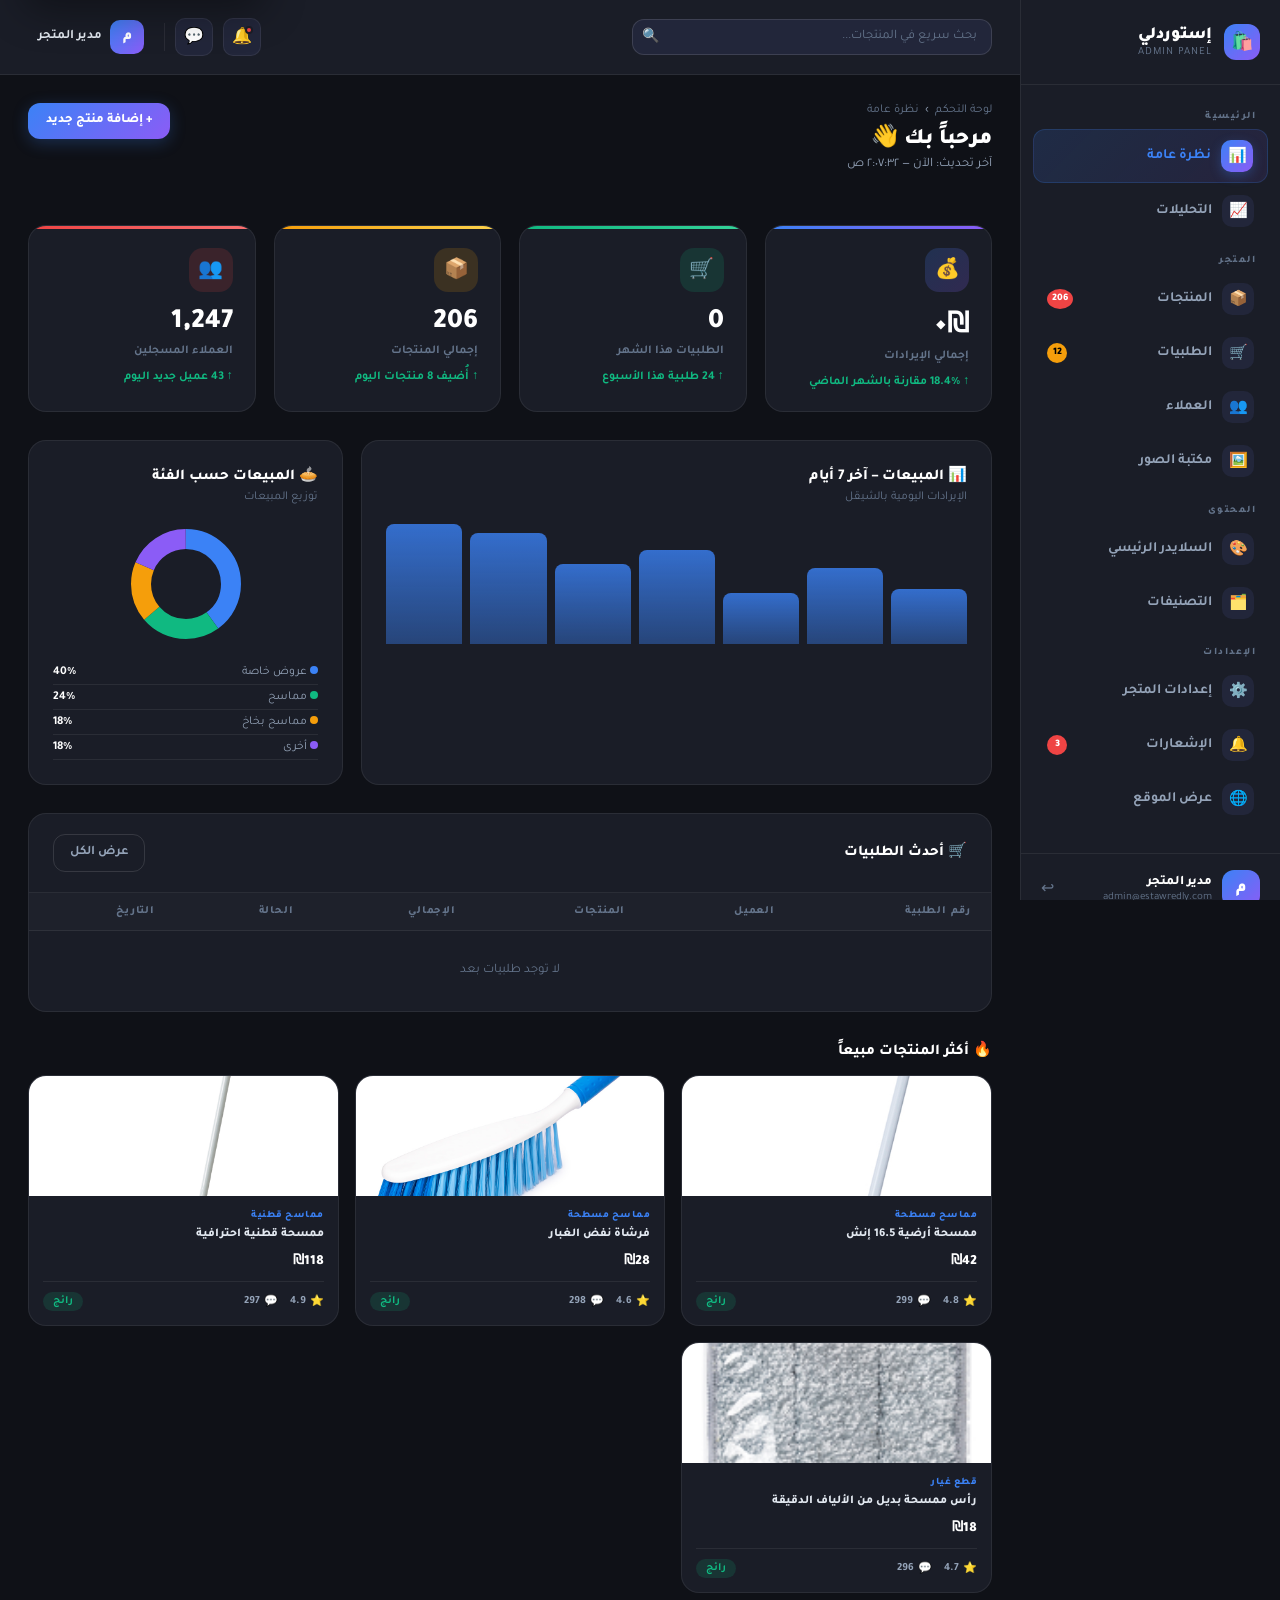
==== commit d5b61d67: "fix: bump assets version to bypass browser cache for client" ====
--- a/admin.html
+++ b/admin.html
@@ -7,8 +7,8 @@
 <link rel="preconnect" href="https://fonts.googleapis.com"/>
 <link rel="preconnect" href="https://fonts.gstatic.com" crossorigin/>
 <link href="https://fonts.googleapis.com/css2?family=Tajawal:wght@300;400;500;700;800;900&display=swap" rel="stylesheet"/>
-<script src="products_db.js?v=12"></script>
-<script src="store.js?v=12"></script>
+<script src="products_db.js?v=13"></script>
+<script src="store.js?v=13"></script>
 <style>
 /* ══════════════════════════════════════
    ADMIN DASHBOARD – إستوردلي
@@ -387,14 +387,14 @@
           <label>التصنيف <span style="color:var(--red)">*</span></label>
           <select id="f-cat">
             <option value="">اختر التصنيف</option>
-            <option>إلكترونيات</option>
-            <option>ملابس نسائية</option>
-            <option>ملابس رجالية</option>
-            <option>ملابس أطفال</option>
+            <option>عروض خاصة</option>
+            <option>مماسح مسطحة</option>
+            <option>مماسح مايكروفايبر</option>
+            <option>قطع غيار</option>
             <option>أحذية رياضية</option>
             <option>حقائب فاخرة</option>
             <option>مجوهرات وساعات</option>
-            <option>أثاث منزلي</option>
+            <option>مماسح بخاخ منزلي</option>
             <option>أجهزة مطبخ</option>
             <option>رياضة ولياقة</option>
             <option>عناية وجمال</option>
@@ -437,7 +437,7 @@
             <option value="all">الكل</option>
             <option value="men">رجال</option>
             <option value="women">نساء</option>
-            <option value="electronics">إلكترونيات</option>
+            <option value="electronics">عروض خاصة</option>
             <option value="home">منزل</option>
           </select>
         </div>
@@ -615,9 +615,9 @@
                 <circle cx="60" cy="60" r="45" fill="none" stroke="#8b5cf6" stroke-width="20" stroke-dasharray="52 230" stroke-dashoffset="-230" transform="rotate(-90 60 60)"/>
               </svg>
               <div class="donut-labels">
-                <div class="donut-label"><span><div class="donut-dot" style="background:#3b82f6;display:inline-block"></div> إلكترونيات</span><strong>40%</strong></div>
-                <div class="donut-label"><span><div class="donut-dot" style="background:#10b981;display:inline-block"></div> ملابس</span><strong>24%</strong></div>
-                <div class="donut-label"><span><div class="donut-dot" style="background:#f59e0b;display:inline-block"></div> أثاث</span><strong>18%</strong></div>
+                <div class="donut-label"><span><div class="donut-dot" style="background:#3b82f6;display:inline-block"></div> عروض خاصة</span><strong>40%</strong></div>
+                <div class="donut-label"><span><div class="donut-dot" style="background:#10b981;display:inline-block"></div> مماسح</span><strong>24%</strong></div>
+                <div class="donut-label"><span><div class="donut-dot" style="background:#f59e0b;display:inline-block"></div> مماسح بخاخ</span><strong>18%</strong></div>
                 <div class="donut-label"><span><div class="donut-dot" style="background:#8b5cf6;display:inline-block"></div> أخرى</span><strong>18%</strong></div>
               </div>
             </div>
@@ -659,8 +659,8 @@
           <input type="text" class="search-field" placeholder="🔍 بحث بالاسم أو التصنيف..." id="prod-search" oninput="filterProducts()"/>
           <select class="select-field" id="cat-filter" onchange="filterProducts()">
             <option value="">كل التصنيفات</option>
-            <option>إلكترونيات</option><option>ملابس نسائية</option><option>ملابس رجالية</option>
-            <option>أحذية رياضية</option><option>حقائب فاخرة</option><option>أثاث منزلي</option>
+            <option>عروض خاصة</option><option>مماسح مسطحة</option><option>مماسح مايكروفايبر</option>
+            <option>أحذية رياضية</option><option>حقائب فاخرة</option><option>مماسح بخاخ منزلي</option>
             <option>أجهزة مطبخ</option><option>مجوهرات وساعات</option><option>عطور رجالية</option>
           </select>
           <select class="select-field" id="badge-filter" onchange="filterProducts()">
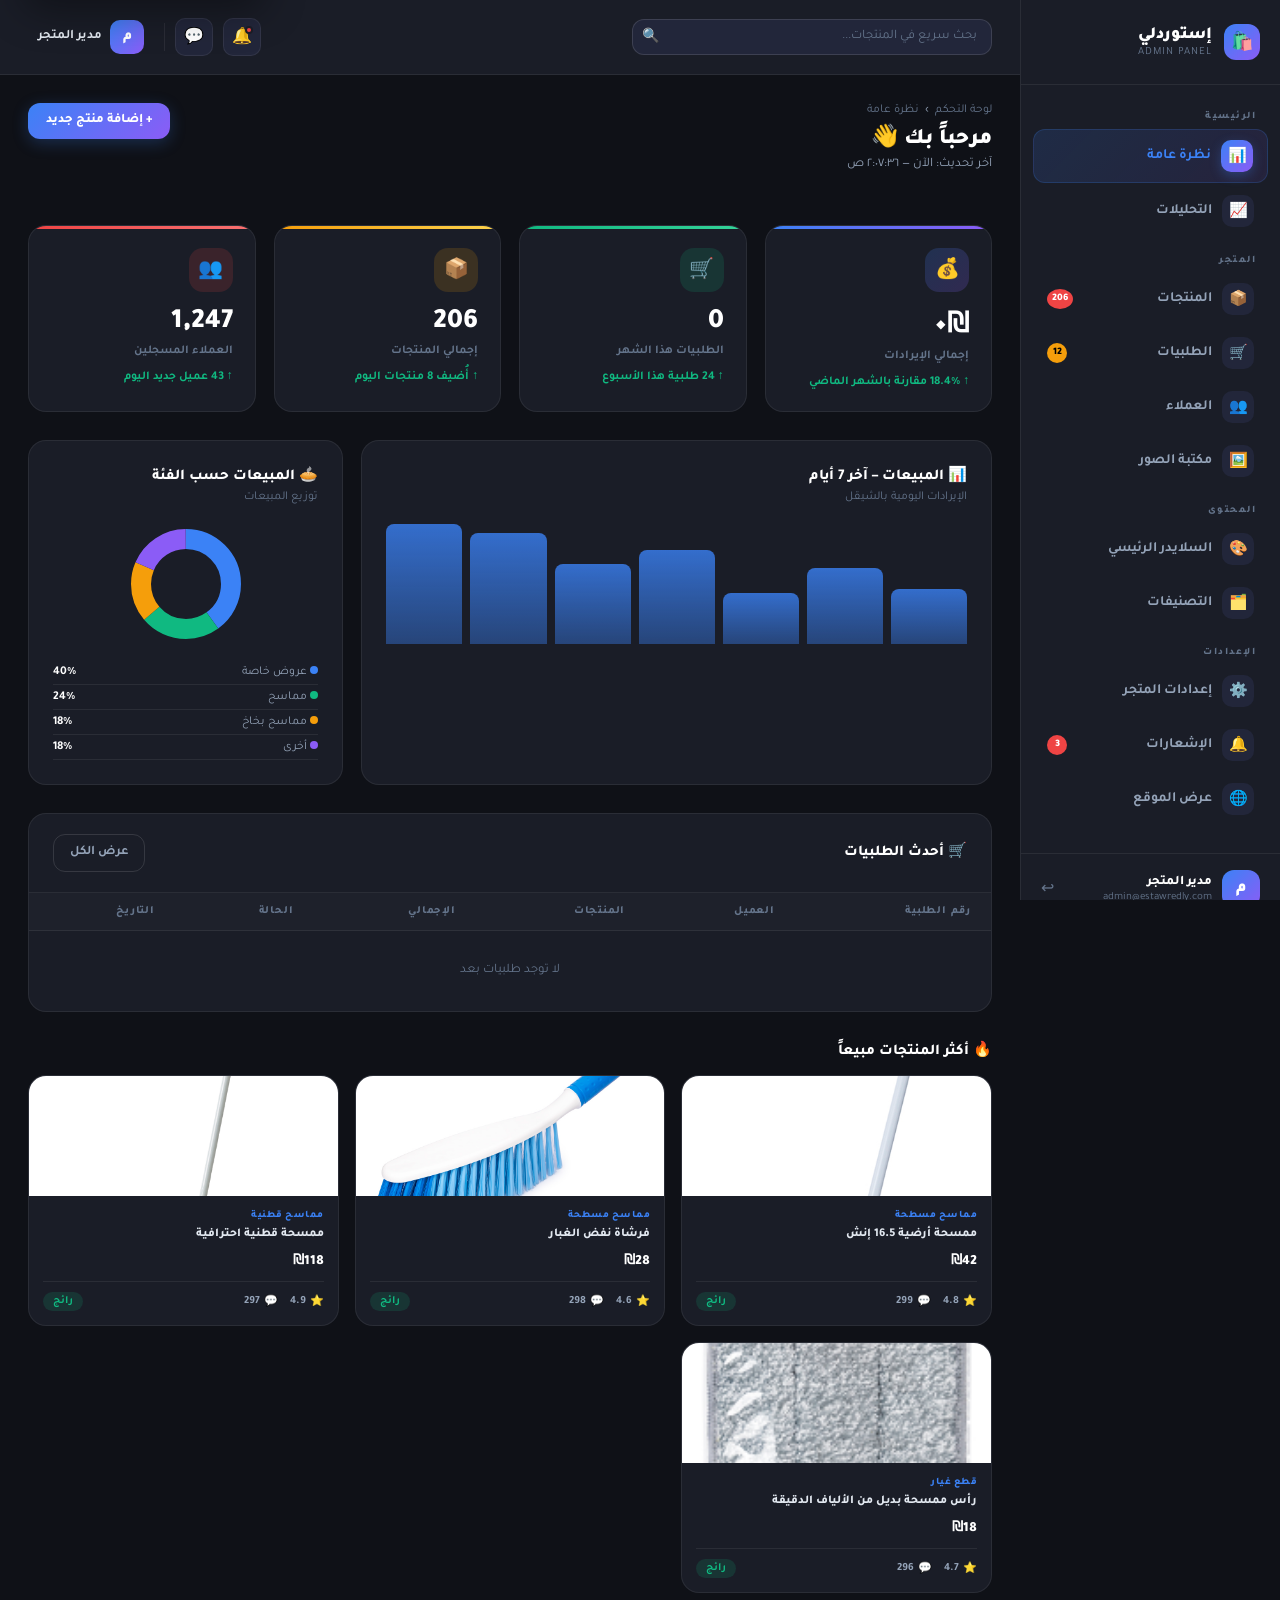
==== commit 573f2a4a: "feat: add PWA support and make admin panel responsive for mobile" ====
--- a/admin.html
+++ b/admin.html
@@ -43,10 +43,16 @@
   position:sticky;top:0;height:100vh;overflow-y:auto;
   display:flex;flex-direction:column;transition:transform .3s;
 }
+
+.admin-overlay{position:fixed;inset:0;background:rgba(0,0,0,0.6);backdrop-filter:blur(3px);z-index:199;opacity:0;visibility:hidden;transition:var(--t)}
+.admin-overlay.open{opacity:1;visibility:visible}
+.sb-close-btn{display:none;position:absolute;left:15px;top:25px;font-size:18px;color:var(--text);background:var(--bg3);border:none;border-radius:8px;width:32px;height:32px;cursor:pointer}
 @media(max-width:900px){
   .sidebar{position:fixed;inset:0 auto 0 auto;right:0;width:280px;z-index:200;transform:translateX(100%)}
   .sidebar.open{transform:translateX(0)}
-}
+  .sb-close-btn{display:flex;align-items:center;justify-content:center}
+}
+
 .sb-logo{padding:24px 20px;border-bottom:1px solid var(--border);display:flex;align-items:center;gap:12px}
 .sb-logo-icon{width:36px;height:36px;background:linear-gradient(135deg,var(--p),var(--purple));border-radius:12px;display:flex;align-items:center;justify-content:center;font-size:18px;flex-shrink:0}
 .sb-logo-text{font-size:17px;font-weight:900;color:#fff}
@@ -348,6 +354,9 @@
 @keyframes spin{from{transform:rotate(0)}to{transform:rotate(360deg)}}
 .spin{animation:spin 2s linear infinite}
 </style>
+  <link rel="manifest" href="manifest.json" />
+  <meta name="theme-color" content="#3b82f6" />
+  <link rel="apple-touch-icon" href="logo.jpg" />
 </head>
 <body>
 
@@ -451,16 +460,18 @@
 </div>
 
 <!-- LAYOUT -->
+<div class="admin-overlay" id="admin-overlay" onclick="toggleAdminSidebar()"></div>
 <div class="admin-layout">
 
   <!-- ══ SIDEBAR ══ -->
   <aside class="sidebar" id="sidebar">
     <div class="sb-logo">
       <div class="sb-logo-icon">🛍️</div>
-      <div>
+            <div>
         <div class="sb-logo-text">إستوردلي</div>
         <div class="sb-logo-sub">ADMIN PANEL</div>
       </div>
+      <button class="sb-close-btn" onclick="toggleAdminSidebar()">✕</button>
     </div>
 
     <nav class="sb-nav">
@@ -534,7 +545,7 @@
 
     <!-- Top Bar -->
     <div class="topbar">
-      <button class="topbar-menu-btn" onclick="document.getElementById('sidebar').classList.toggle('open')">☰</button>
+      <button class="topbar-menu-btn" onclick="toggleAdminSidebar()">☰</button>
       <div class="topbar-search">
         <span class="s-icon">🔍</span>
         <input type="text" placeholder="بحث سريع في المنتجات..." id="global-search" oninput="globalSearch(this.value)"/>
@@ -868,6 +879,11 @@
 </div><!-- end admin-layout -->
 
 <script>
+function toggleAdminSidebar() {
+  document.getElementById('sidebar').classList.toggle('open');
+  document.getElementById('admin-overlay').classList.toggle('open');
+}
+
 /* ══════════════════════════════════════
    ADMIN DASHBOARD LOGIC
    ══════════════════════════════════════ */
@@ -1421,5 +1437,16 @@
   loadAdminOrders();
 });
 </script>
+<script>
+  if ('serviceWorker' in navigator) {
+    window.addEventListener('load', () => {
+      navigator.serviceWorker.register('sw.js').then(reg => {
+        console.log('SW registered: ', reg.scope);
+      }).catch(err => {
+        console.log('SW registration failed: ', err);
+      });
+    });
+  }
+</script>
 </body>
 </html>
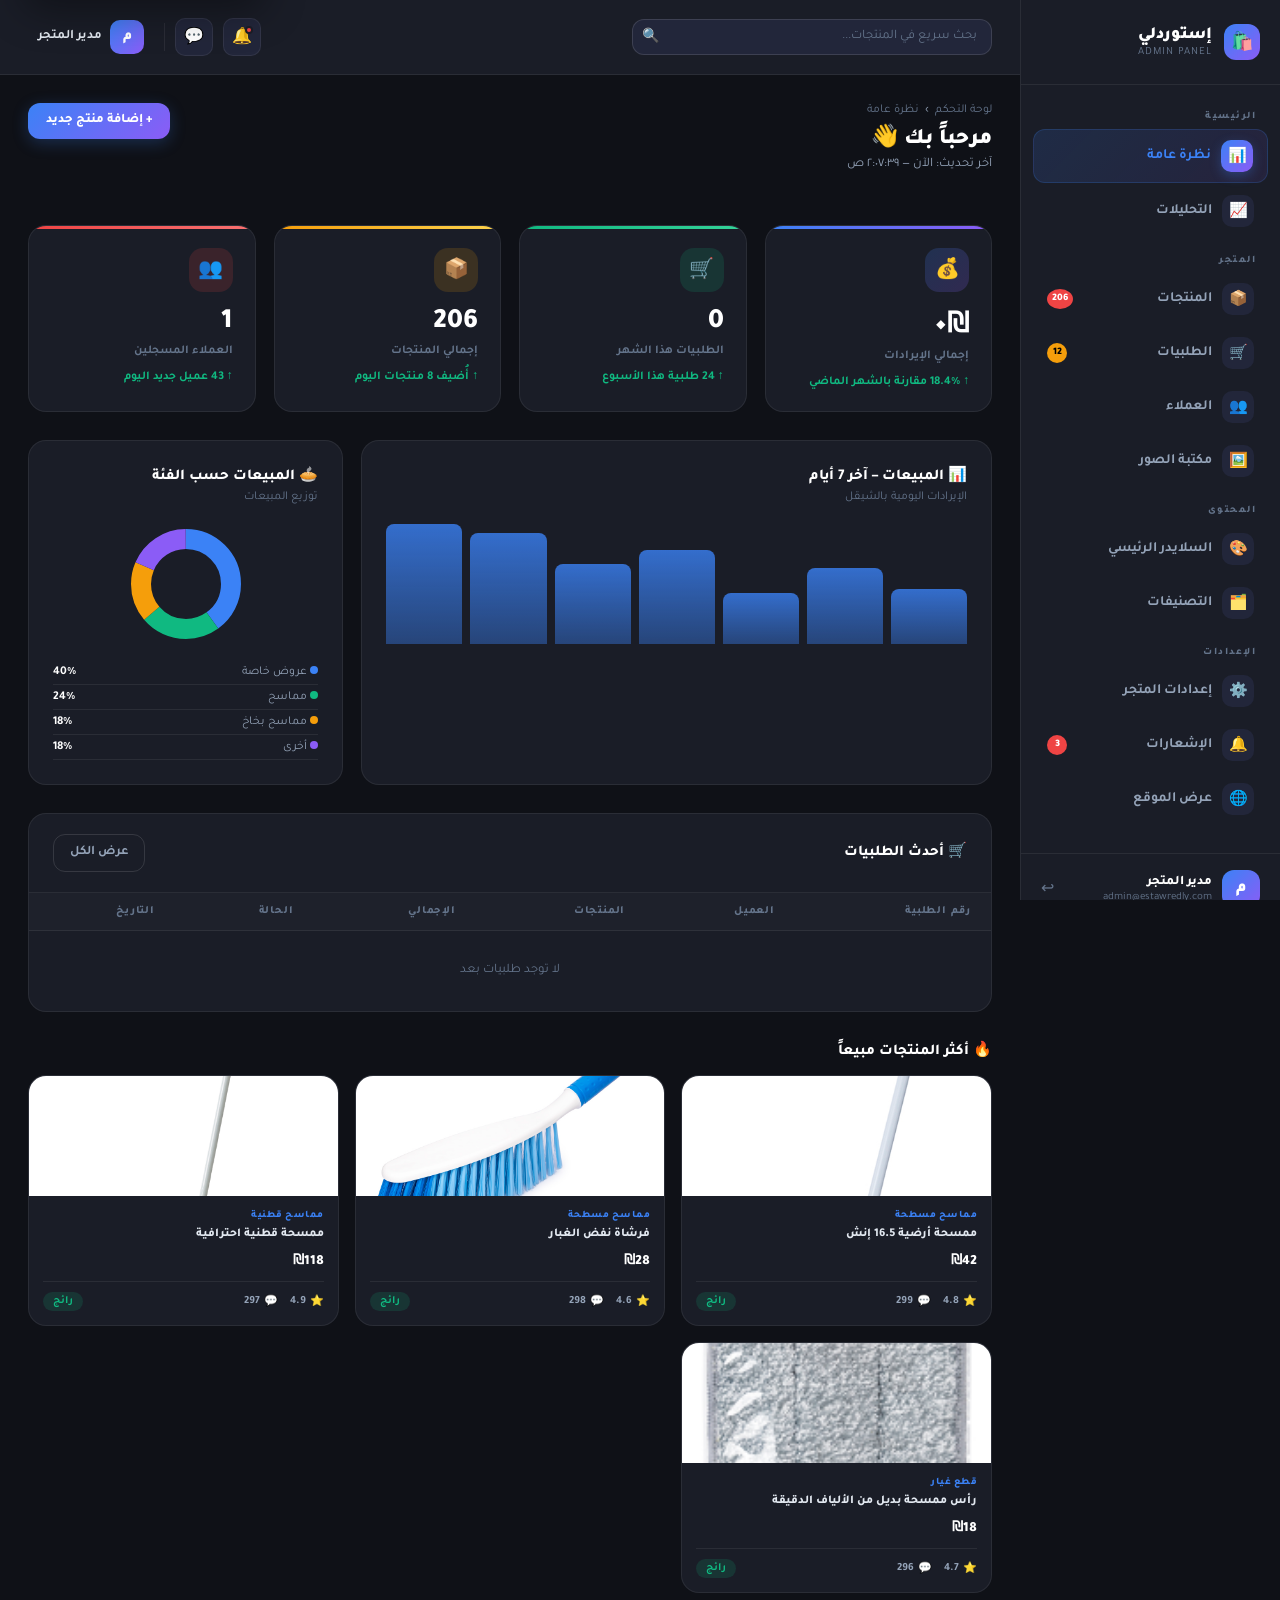
==== commit 9b112270: "fix: make admin topbar responsive and hook up users stat to real data" ====
--- a/admin.html
+++ b/admin.html
@@ -353,6 +353,14 @@
 .toast-admin.show{transform:translateY(0)}
 @keyframes spin{from{transform:rotate(0)}to{transform:rotate(360deg)}}
 .spin{animation:spin 2s linear infinite}
+
+@media(max-width:900px){
+  .topbar { padding: 12px; gap: 8px; flex-wrap: wrap; }
+  .topbar-search { order: 3; max-width: 100%; min-width: 100%; margin-top: 5px; }
+  .tp-name, .topbar-divider { display: none; }
+  .topbar-right { margin-right: auto; gap: 4px; }
+}
+
 </style>
   <link rel="manifest" href="manifest.json" />
   <meta name="theme-color" content="#3b82f6" />
@@ -601,7 +609,7 @@
           </div>
           <div class="stat-card red">
             <div class="stat-icon">👥</div>
-            <div class="stat-val">1,247</div>
+            <div class="stat-val" id="stat-users">1,247</div>
             <div class="stat-label">العملاء المسجلين</div>
             <div class="stat-change up">↑ 43 عميل جديد اليوم</div>
           </div>
@@ -952,8 +960,11 @@
   document.getElementById('stat-pending') && (document.getElementById('stat-pending').textContent = storeOrders.filter(o=>o.status==='pending').length);
   const pcEl = document.getElementById('products-count');
   if(pcEl) pcEl.textContent = adminProducts.length;
-  const psEl = document.getElementById('products-subtitle');
+    const psEl = document.getElementById('products-subtitle');
   if(psEl) psEl.textContent = `${adminProducts.length} منتج إجمالاً، ${adminProducts.filter(p=>p.active!==false).length} منشور`;
+  const usersCount = (typeof Store !== 'undefined') ? Store.getUsers().length : 0;
+  const suEl = document.getElementById('stat-users');
+  if(suEl) suEl.textContent = usersCount;
 }
 
 /* ── Revenue chart ── */
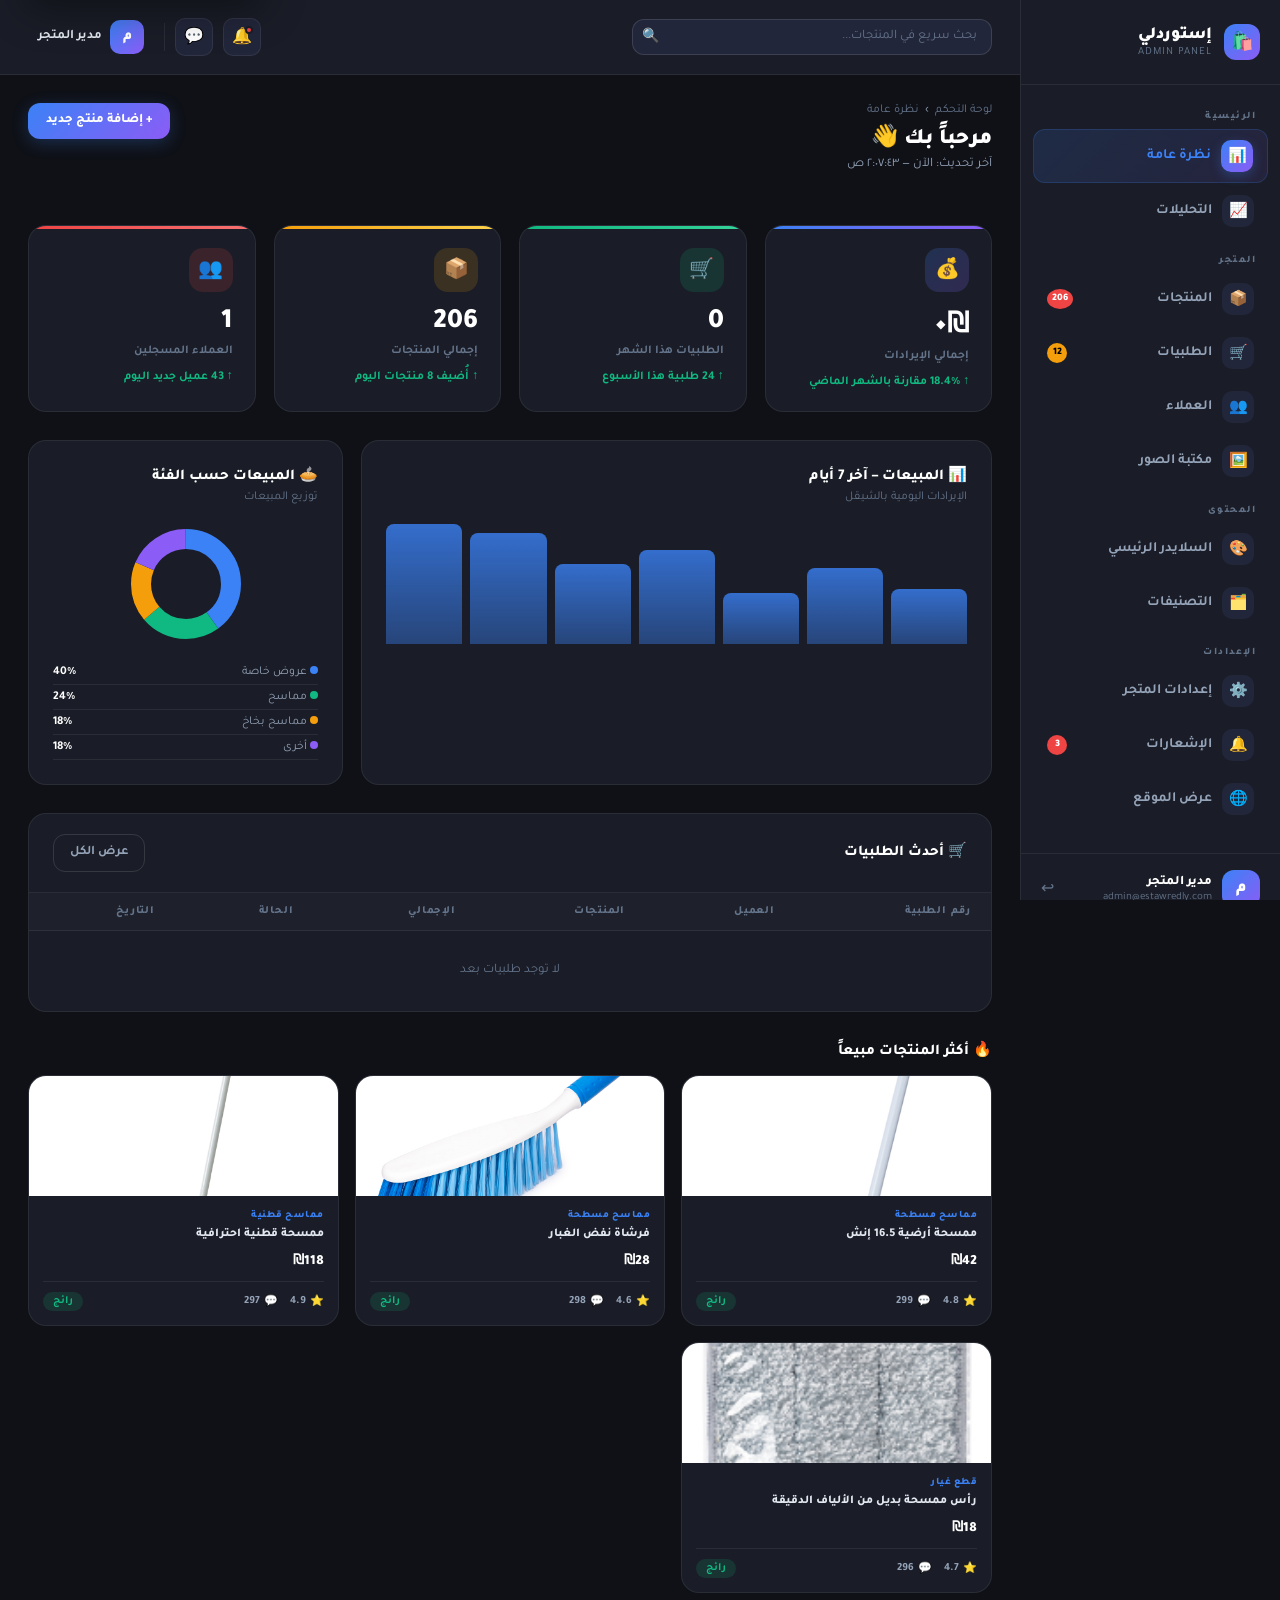
==== commit 1dd3a75f: "fix: resolve admin horizontal overflow on mobile caused by stats grid" ====
--- a/admin.html
+++ b/admin.html
@@ -354,12 +354,16 @@
 @keyframes spin{from{transform:rotate(0)}to{transform:rotate(360deg)}}
 .spin{animation:spin 2s linear infinite}
 
+
 @media(max-width:900px){
   .topbar { padding: 12px; gap: 8px; flex-wrap: wrap; }
-  .topbar-search { order: 3; max-width: 100%; min-width: 100%; margin-top: 5px; }
+  .topbar-search { order: 3; flex: 1 1 100%; max-width: 100%; margin-top: 5px; min-width: 0; }
   .tp-name, .topbar-divider { display: none; }
   .topbar-right { margin-right: auto; gap: 4px; }
-}
+  .stats-grid { grid-template-columns: 1fr !important; gap: 12px; }
+  .content { padding: 16px; }
+}
+
 
 </style>
   <link rel="manifest" href="manifest.json" />
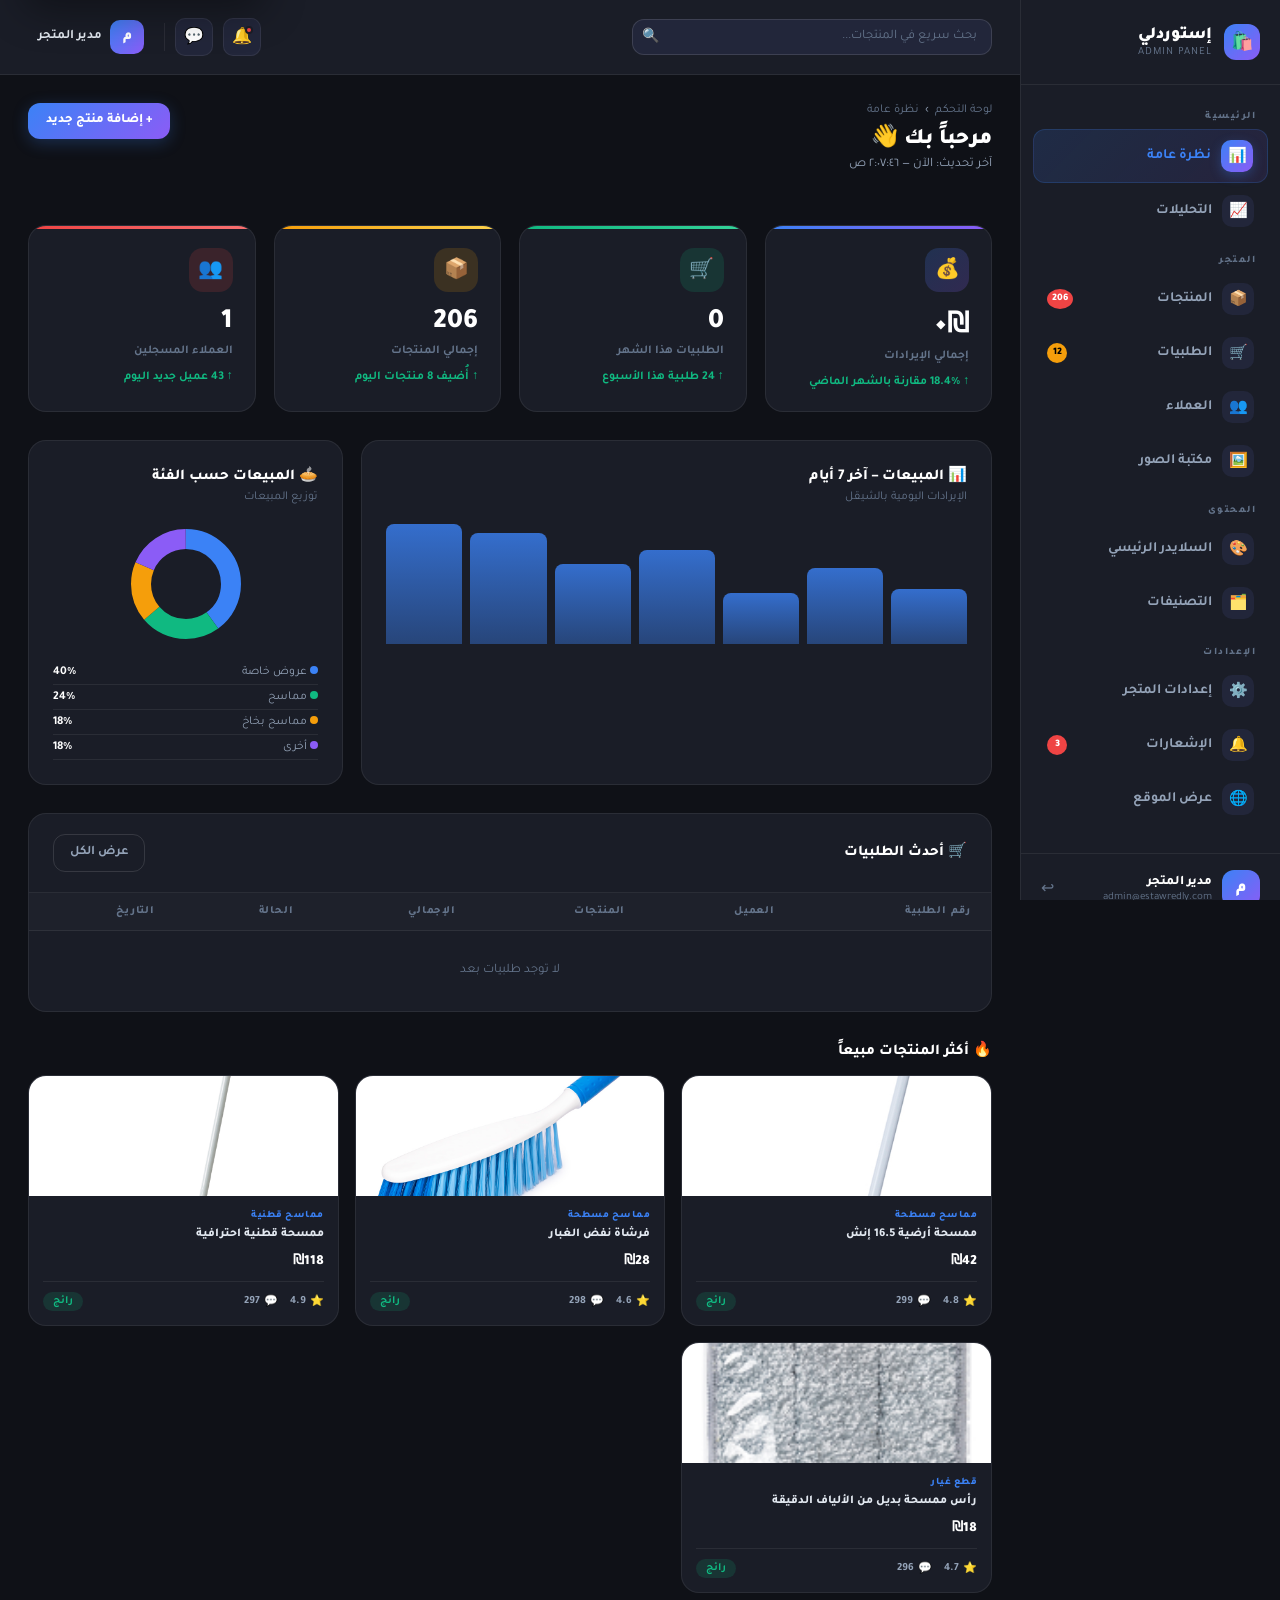
==== commit 50c2cf03: "fix: resolve mobile zoom and horizontal shift bug caused by translateX on sidebar" ====
--- a/admin.html
+++ b/admin.html
@@ -23,8 +23,8 @@
   --r:12px; --r2:18px; --t:.2s cubic-bezier(.4,0,.2,1);
   --sh:0 4px 24px rgba(0,0,0,.3);
 }
-html{font-size:15px;scroll-behavior:smooth}
-body{font-family:'Tajawal',sans-serif;direction:rtl;background:var(--bg);color:var(--text);min-height:100vh;overflow-x:hidden}
+html{font-size:15px;scroll-behavior:smooth;overflow-x:hidden;width:100%;max-width:100vw}
+body{font-family:'Tajawal',sans-serif;direction:rtl;background:var(--bg);color:var(--text);min-height:100vh;overflow-x:hidden;width:100%;max-width:100vw;margin:0;padding:0}
 a{text-decoration:none;color:inherit}
 button{font-family:inherit;cursor:pointer;border:none;background:none}
 input,select,textarea{font-family:inherit}
@@ -48,8 +48,8 @@
 .admin-overlay.open{opacity:1;visibility:visible}
 .sb-close-btn{display:none;position:absolute;left:15px;top:25px;font-size:18px;color:var(--text);background:var(--bg3);border:none;border-radius:8px;width:32px;height:32px;cursor:pointer}
 @media(max-width:900px){
-  .sidebar{position:fixed;inset:0 auto 0 auto;right:0;width:280px;z-index:200;transform:translateX(100%)}
-  .sidebar.open{transform:translateX(0)}
+  .sidebar{position:fixed;inset:0 auto 0 auto;right:-280px;width:280px;z-index:200;transition:right .3s ease;transform:none}
+  .sidebar.open{right:0;transform:none}
   .sb-close-btn{display:flex;align-items:center;justify-content:center}
 }
 
@@ -274,7 +274,7 @@
 .modal-title{font-size:18px;font-weight:900;color:#fff}
 .modal-close{width:36px;height:36px;border-radius:10px;background:var(--bg3);color:var(--text2);font-size:18px;display:flex;align-items:center;justify-content:center;cursor:pointer;transition:var(--t)}
 .modal-close:hover{background:rgba(239,68,68,.2);color:var(--red)}
-.modal-body{padding:28px}
+.modal-body{font-family:'Tajawal',sans-serif;direction:rtl;background:var(--bg);color:var(--text);min-height:100vh;overflow-x:hidden;width:100%;max-width:100vw;margin:0;padding:0}
 .form-grid{display:grid;grid-template-columns:1fr 1fr;gap:16px}
 @media(max-width:600px){.form-grid{grid-template-columns:1fr}}
 .field{display:flex;flex-direction:column;gap:6px}
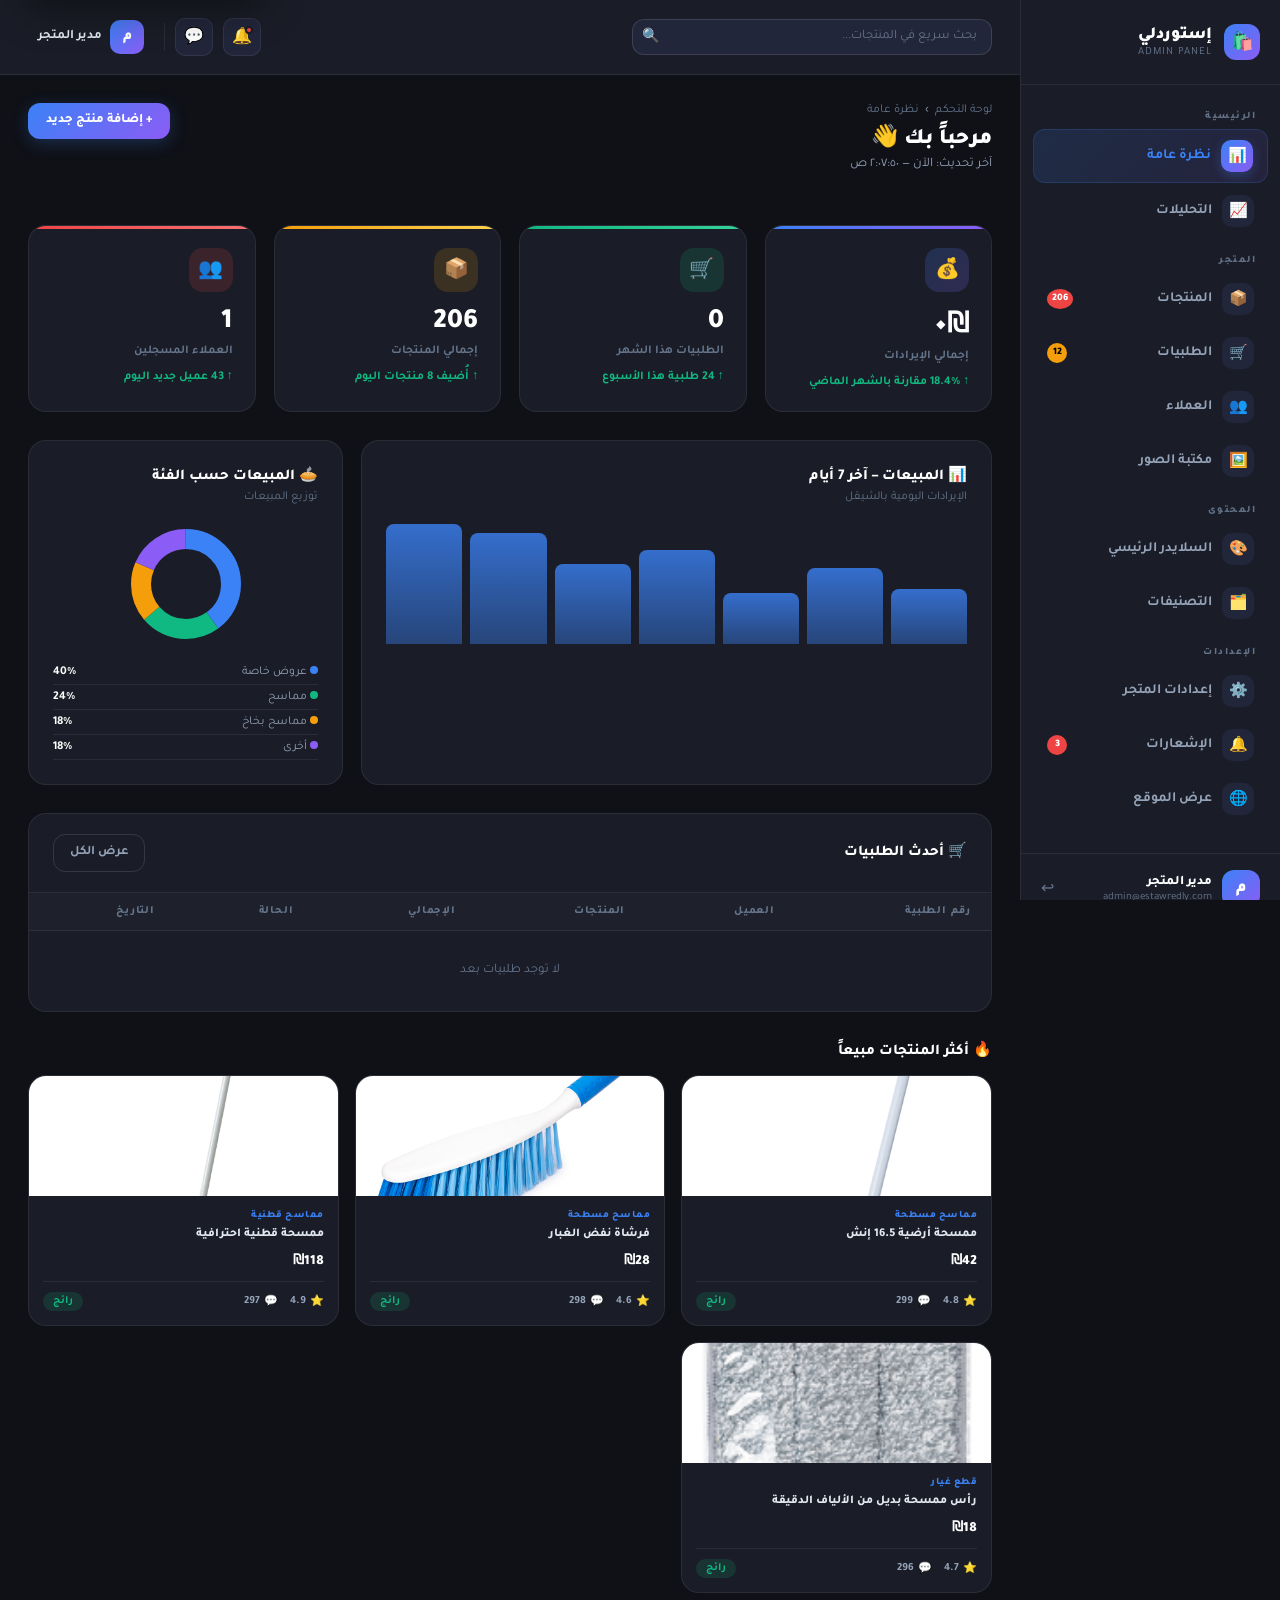
==== commit 8a9b7ca4: "fix: resolve iOS Safari auto-zoom on input focus causing cropped layout" ====
--- a/admin.html
+++ b/admin.html
@@ -365,6 +365,11 @@
 }
 
 
+
+@media(max-width:900px){
+  input, select, textarea { font-size: 16px !important; }
+}
+
 </style>
   <link rel="manifest" href="manifest.json" />
   <meta name="theme-color" content="#3b82f6" />
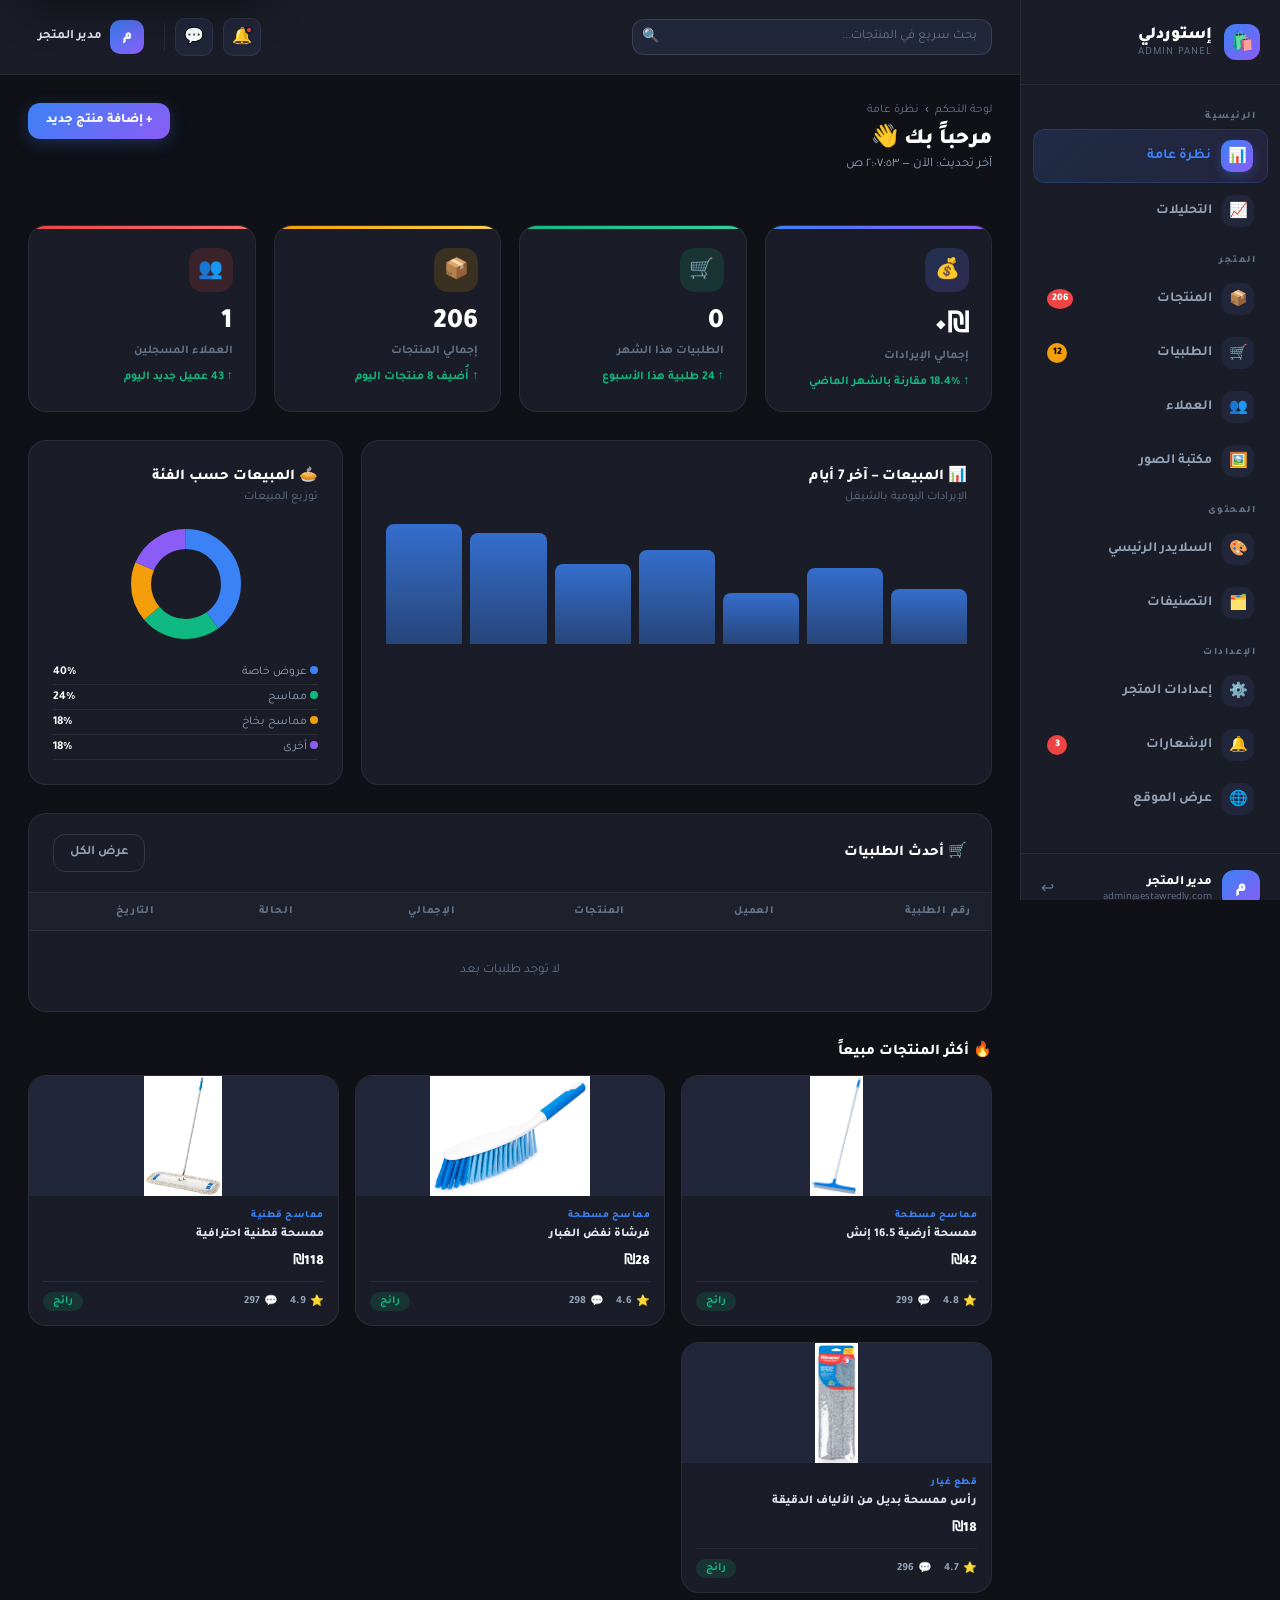
==== commit 9d1a8f93: "fix: resolve CSS grid min-width auto bug causing horizontal overflow and force object-fit contain on" ====
--- a/admin.html
+++ b/admin.html
@@ -216,7 +216,7 @@
 }
 .prod-admin-card:hover{border-color:var(--border2);transform:translateY(-4px);box-shadow:var(--sh)}
 .pac-img{height:160px;overflow:hidden;position:relative;background:var(--bg3)}
-.pac-img img{width:100%;height:100%;object-fit:cover;transition:transform .4s}
+.pac-img img{width:100%;height:100%;object-fit:contain;transition:transform .4s}
 .prod-admin-card:hover .pac-img img{transform:scale(1.06)}
 .pac-overlay{
   position:absolute;inset:0;background:rgba(0,0,0,.6);
@@ -294,7 +294,7 @@
 }
 .img-preview-area:hover{border-color:var(--p);background:var(--p-glow)}
 .img-preview-area.has-img{border-style:solid;border-color:var(--p)}
-.img-preview{width:100%;max-height:180px;object-fit:cover;border-radius:10px;margin-bottom:10px;display:none}
+.img-preview{width:100%;max-height:180px;object-fit:contain;border-radius:10px;margin-bottom:10px;display:none}
 .modal-footer{padding:20px 28px;border-top:1px solid var(--border);display:flex;gap:12px;justify-content:flex-end;position:sticky;bottom:0;background:var(--bg2)}
 .btn-save{padding:12px 28px;border-radius:12px;background:linear-gradient(135deg,var(--p),var(--purple));color:#fff;font-size:14px;font-weight:800;border:none;cursor:pointer;font-family:inherit;transition:var(--t)}
 .btn-save:hover{transform:translateY(-2px);box-shadow:0 8px 24px rgba(59,130,246,.3)}
@@ -320,7 +320,7 @@
 .media-grid{display:grid;grid-template-columns:repeat(auto-fill,minmax(140px,1fr));gap:12px}
 .media-item{border-radius:14px;overflow:hidden;position:relative;aspect-ratio:1;background:var(--bg3);border:2px solid var(--border);cursor:pointer;transition:var(--t)}
 .media-item:hover{border-color:var(--p);transform:scale(1.03)}
-.media-item img{width:100%;height:100%;object-fit:cover}
+.media-item img{width:100%;height:100%;object-fit:contain}
 .media-item .mi-overlay{position:absolute;inset:0;background:rgba(0,0,0,.6);opacity:0;transition:opacity .2s;display:flex;align-items:center;justify-content:center;gap:8px}
 .media-item:hover .mi-overlay{opacity:1}
 .upload-slot{border:2px dashed var(--border2);border-radius:14px;aspect-ratio:1;display:flex;flex-direction:column;align-items:center;justify-content:center;gap:8px;cursor:pointer;transition:var(--t);color:var(--text3)}
@@ -370,6 +370,10 @@
   input, select, textarea { font-size: 16px !important; }
 }
 
+
+/* Fix CSS grid min-width: auto bug */
+.main-area, .content, .charts-row, .table-card { min-width: 0; }
+
 </style>
   <link rel="manifest" href="manifest.json" />
   <meta name="theme-color" content="#3b82f6" />
@@ -1292,7 +1296,7 @@
   el.innerHTML = HERO_SLIDES.map((s,i)=>`
     <div class="setting-card" style="display:grid;grid-template-columns:200px 1fr;gap:20px;align-items:start">
       <div style="background:var(--bg3);border-radius:14px;overflow:hidden;height:120px">
-        <img src="${s.img}" alt="" style="width:100%;height:100%;object-fit:cover"/>
+        <img src="${s.img}" alt="" style="width:100%;height:100%;object-fit:contain"/>
       </div>
       <div>
         <div style="display:flex;align-items:center;gap:10px;margin-bottom:12px">
